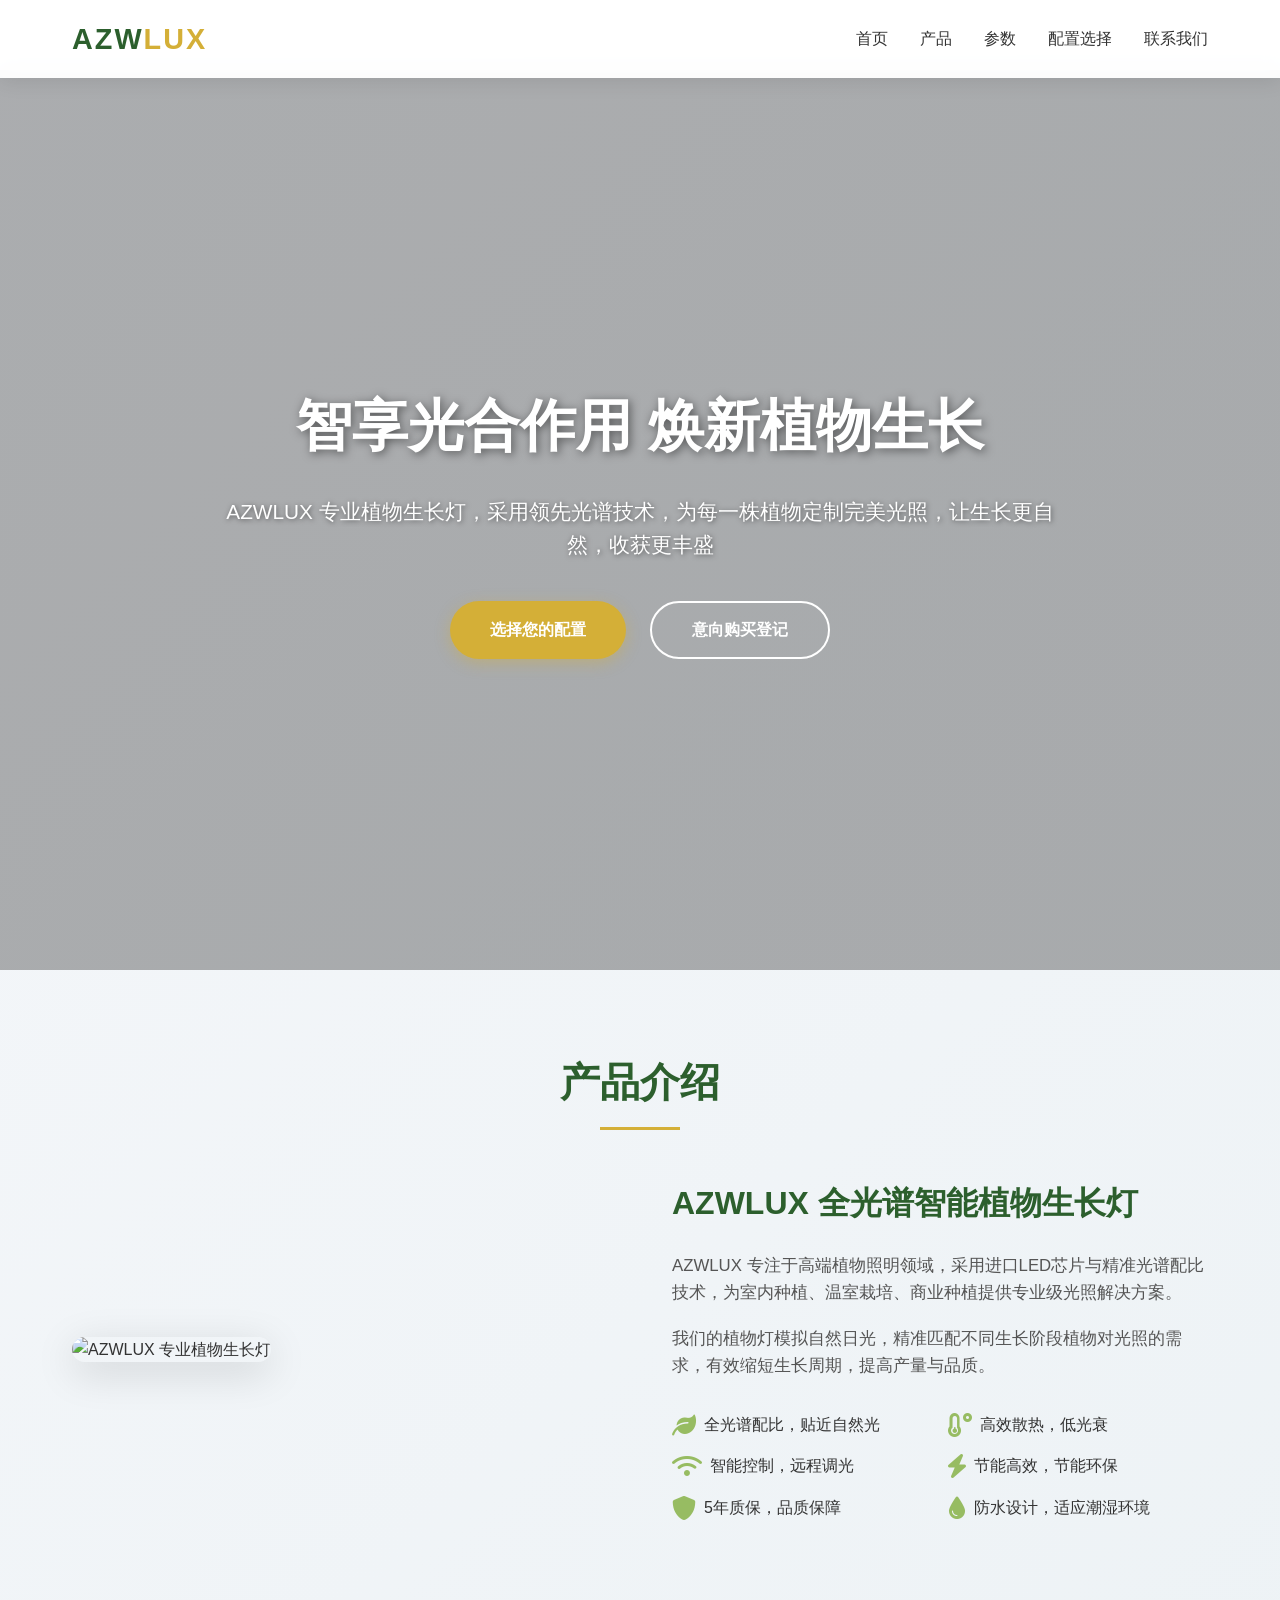
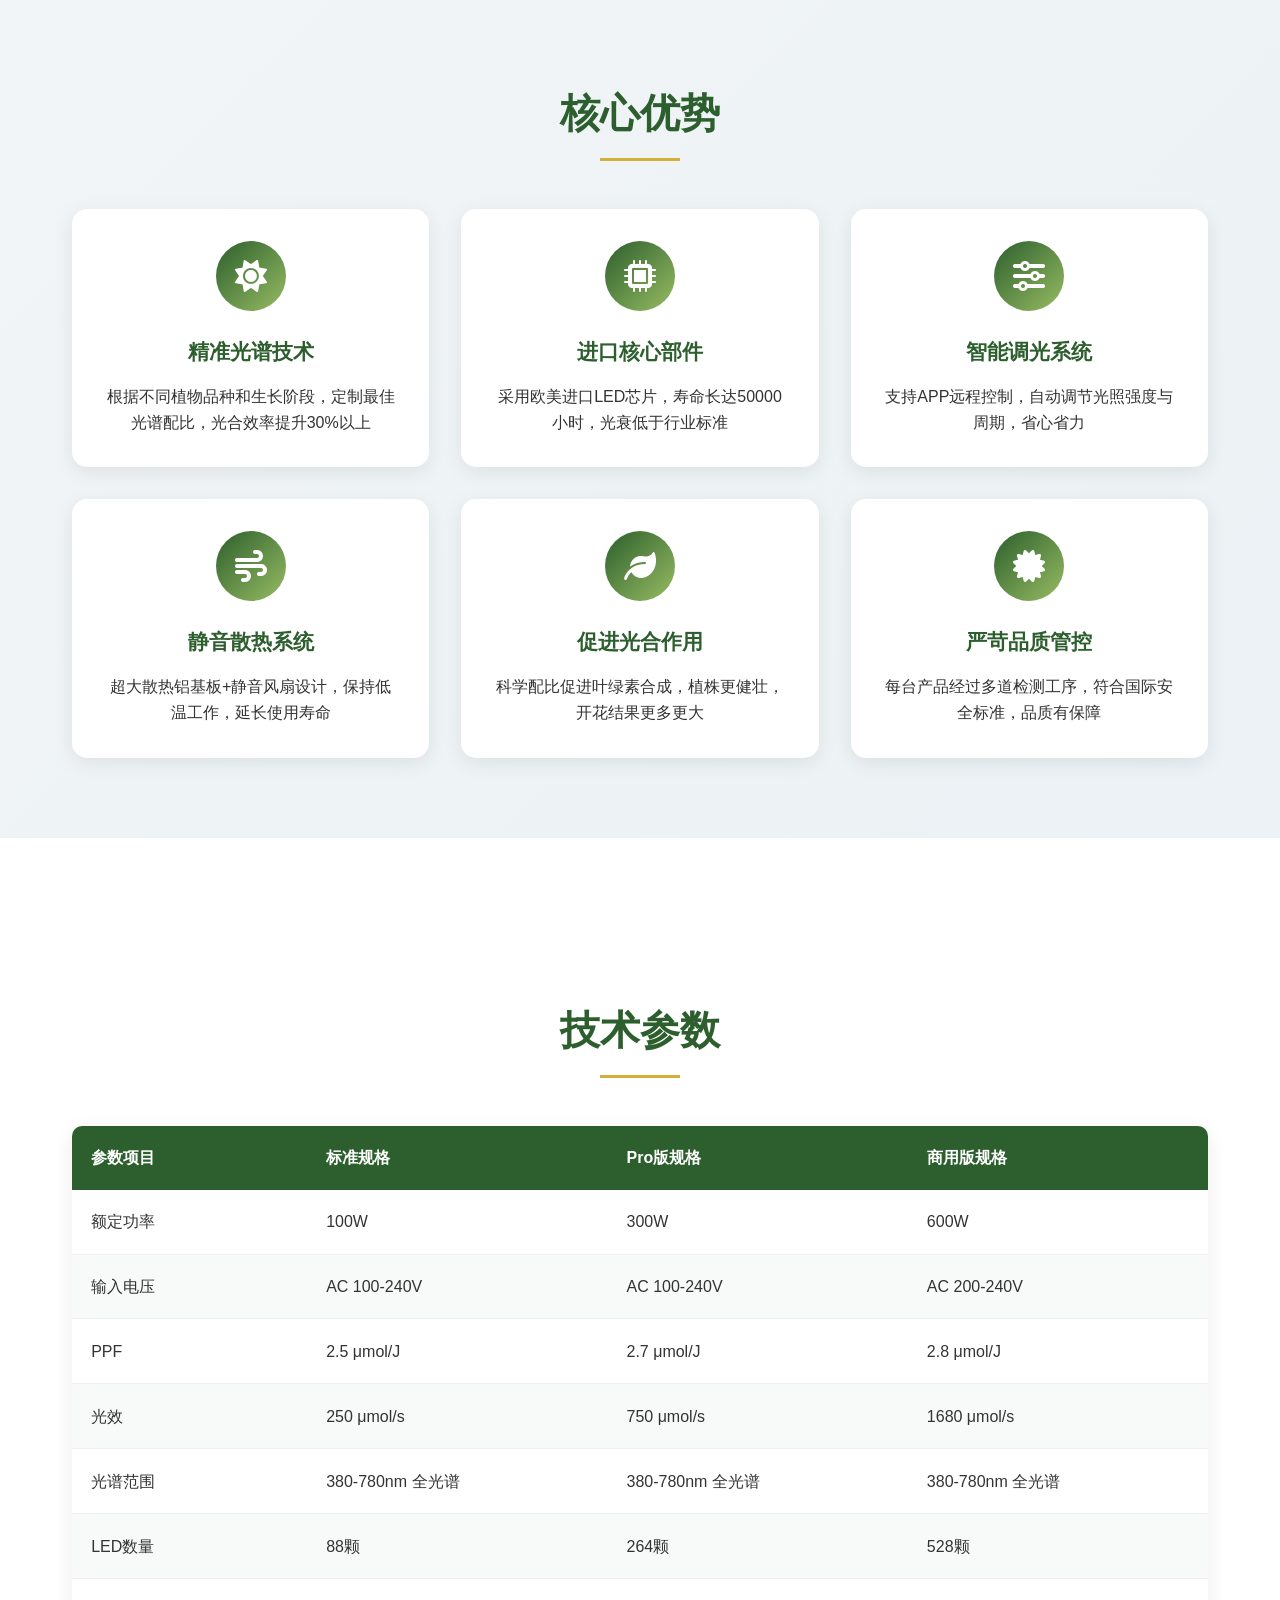
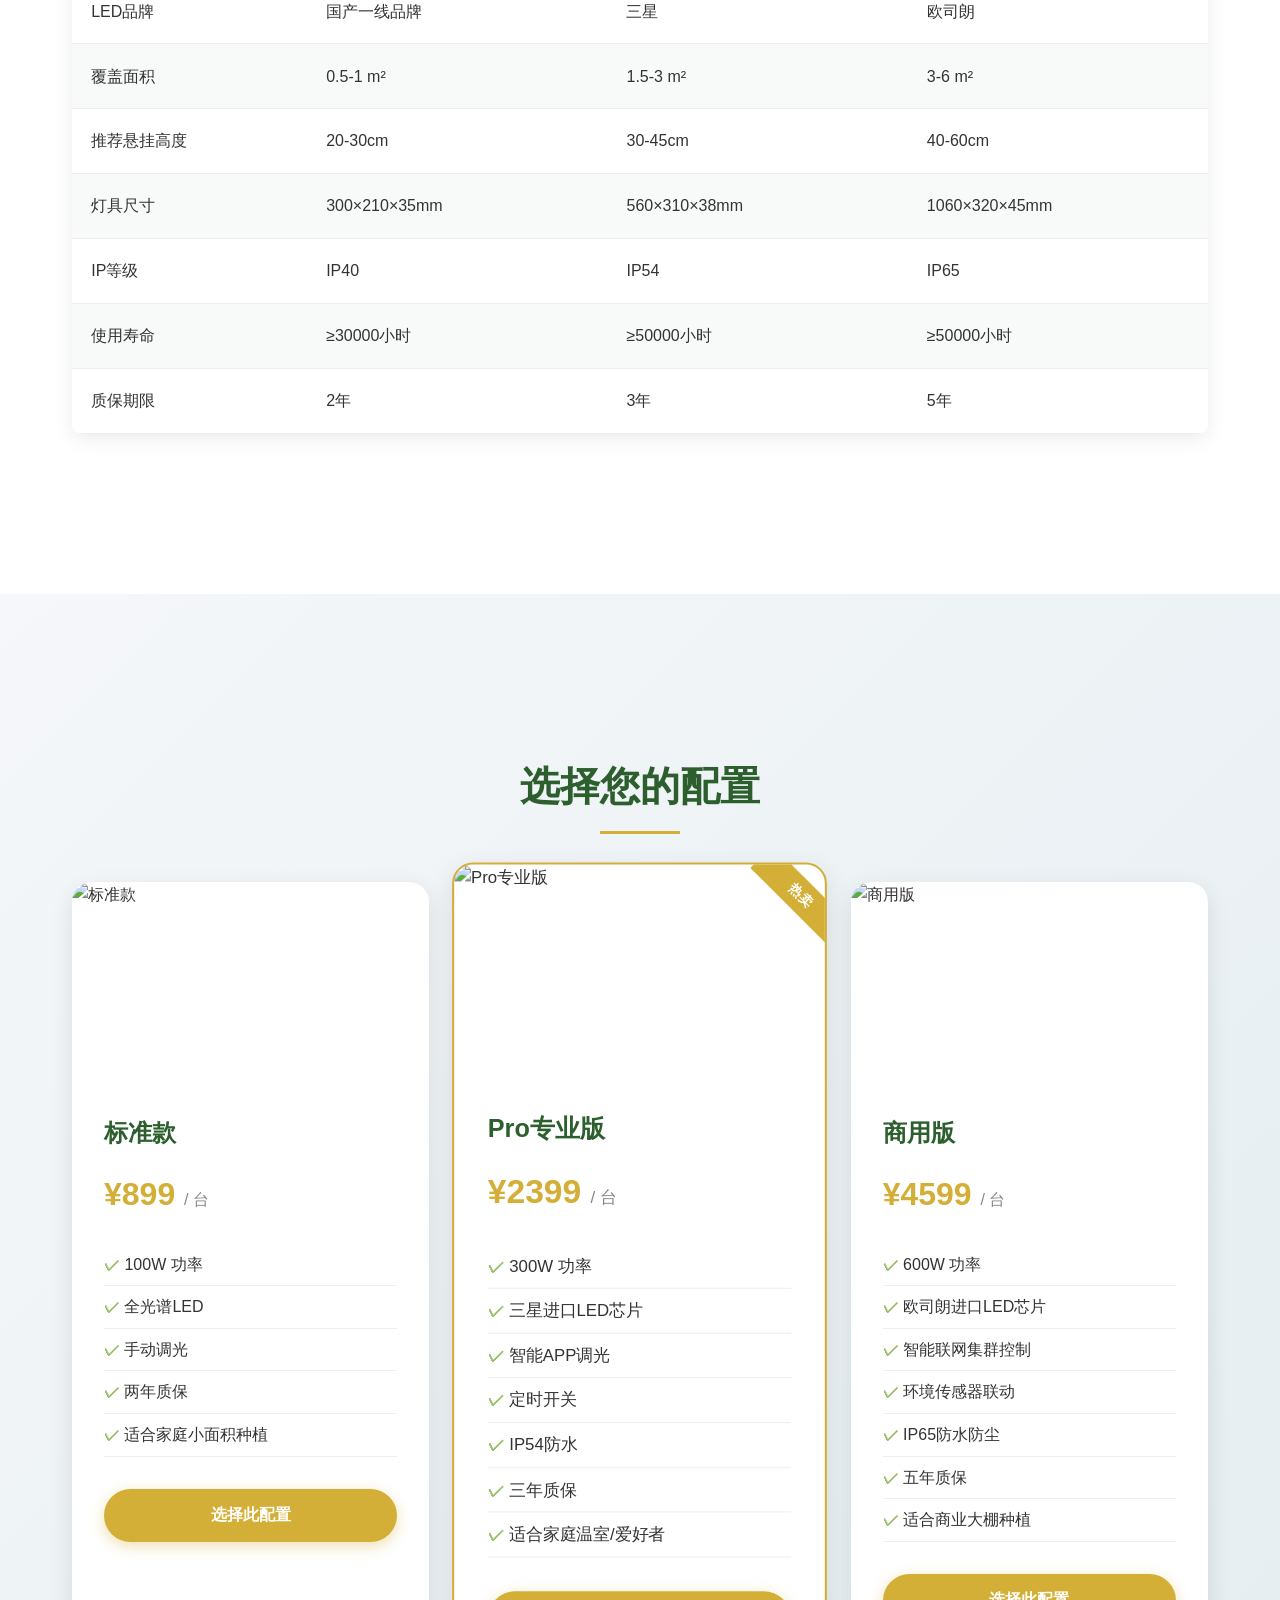
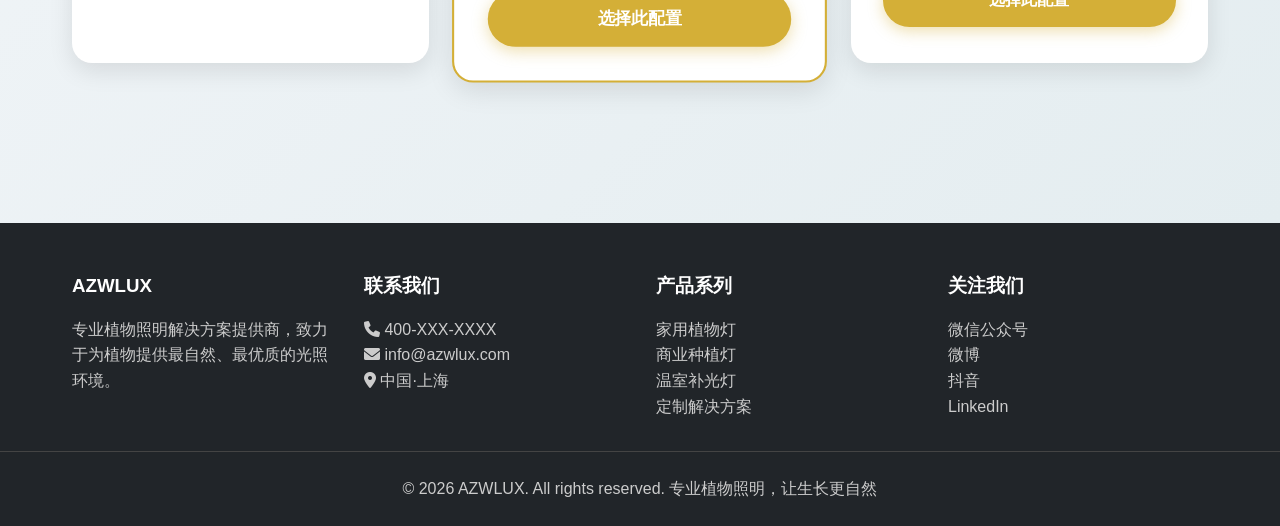
==== index.html @ 72790486 "Add files via upload" ====
<!DOCTYPE html>
<html lang="zh-CN">
<head>
    <meta charset="UTF-8">
    <meta name="viewport" content="width=device-width, initial-scale=1.0">
    <title>AZWLUX - 专业植物照明解决方案</title>
    <meta name="description" content="AZWLUX 专业植物生长灯，为您的植物提供最适合的光照，促进健康生长，提高产量品质。">
    <link rel="stylesheet" href="css/main.css">
    <link rel="stylesheet" href="https://cdnjs.cloudflare.com/ajax/libs/font-awesome/6.0.0/css/all.min.css">
</head>
<body>
    <!-- 导航栏 -->
    <nav class="navbar">
        <div class="navbar-container">
            <a href="#" class="logo">AZW<span>LUX</span></a>
            <ul class="nav-menu">
                <li><a href="#home" class="nav-link">首页</a></li>
                <li><a href="#product" class="nav-link">产品</a></li>
                <li><a href="#parameters" class="nav-link">参数</a></li>
                <li><a href="#config" class="nav-link">配置选择</a></li>
                <li><a href="#contact" class="nav-link">联系我们</a></li>
            </ul>
        </div>
    </nav>
    <!-- 英雄区域 -->
    <section class="hero" id="home">
        <div class="hero-content">
            <h1>智享光合作用 焕新植物生长</h1>
            <p>AZWLUX 专业植物生长灯，采用领先光谱技术，为每一株植物定制完美光照，让生长更自然，收获更丰盛</p>
            <div class="hero-buttons">
                <a href="#config" class="btn btn-primary">选择您的配置</a>
                <button class="btn btn-secondary" id="openFormBtn">意向购买登记</button>
            </div>
        </div>
    </section>
    <!-- 产品介绍 -->
    <section class="product-section" id="product">
        <div class="container">
            <h2 class="section-title">产品介绍</h2>
            <div class="product-intro">
                <div class="product-image">
                    <img src="https://picsum.photos/seed/azwlux-product/800/600.jpg" alt="AZWLUX 专业植物生长灯">
                </div>
                <div class="product-text">
                    <h2>AZWLUX 全光谱智能植物生长灯</h2>
                    <p>AZWLUX 专注于高端植物照明领域，采用进口LED芯片与精准光谱配比技术，为室内种植、温室栽培、商业种植提供专业级光照解决方案。</p>
                    <p>我们的植物灯模拟自然日光，精准匹配不同生长阶段植物对光照的需求，有效缩短生长周期，提高产量与品质。</p>
                    <div class="features">
                        <div class="feature-item">
                            <i class="fas fa-leaf"></i>
                            <span>全光谱配比，贴近自然光</span>
                        </div>
                        <div class="feature-item">
                            <i class="fas fa-temperature-low"></i>
                            <span>高效散热，低光衰</span>
                        </div>
                        <div class="feature-item">
                            <i class="fas fa-wifi"></i>
                            <span>智能控制，远程调光</span>
                        </div>
                        <div class="feature-item">
                            <i class="fas fa-bolt"></i>
                            <span>节能高效，节能环保</span>
                        </div>
                        <div class="feature-item">
                            <i class="fas fa-shield-alt"></i>
                            <span>5年质保，品质保障</span>
                        </div>
                        <div class="feature-item">
                            <i class="fas fa-tint"></i>
                            <span>防水设计，适应潮湿环境</span>
                        </div>
                    </div>
                </div>
            </div>
        </div>
    </section>
    <!-- 产品优势 -->
    <section class="advantages-section">
        <div class="container">
            <h2 class="section-title">核心优势</h2>
            <div class="advantages">
                <div class="advantage-card">
                    <div class="advantage-icon">
                        <i class="fas fa-sun"></i>
                    </div>
                    <h3>精准光谱技术</h3>
                    <p>根据不同植物品种和生长阶段，定制最佳光谱配比，光合效率提升30%以上</p>
                </div>
                <div class="advantage-card">
                    <div class="advantage-icon">
                        <i class="fas fa-microchip"></i>
                    </div>
                    <h3>进口核心部件</h3>
                    <p>采用欧美进口LED芯片，寿命长达50000小时，光衰低于行业标准</p>
                </div>
                <div class="advantage-card">
                    <div class="advantage-icon">
                        <i class="fas fa-sliders-h"></i>
                    </div>
                    <h3>智能调光系统</h3>
                    <p>支持APP远程控制，自动调节光照强度与周期，省心省力</p>
                </div>
                <div class="advantage-card">
                    <div class="advantage-icon">
                        <i class="fas fa-wind"></i>
                    </div>
                    <h3>静音散热系统</h3>
                    <p>超大散热铝基板+静音风扇设计，保持低温工作，延长使用寿命</p>
                </div>
                <div class="advantage-card">
                    <div class="advantage-icon">
                        <i class="fas fa-leaf"></i>
                    </div>
                    <h3>促进光合作用</h3>
                    <p>科学配比促进叶绿素合成，植株更健壮，开花结果更多更大</p>
                </div>
                <div class="advantage-card">
                    <div class="advantage-icon">
                        <i class="fas fa-certificate"></i>
                    </div>
                    <h3>严苛品质管控</h3>
                    <p>每台产品经过多道检测工序，符合国际安全标准，品质有保障</p>
                </div>
            </div>
        </div>
    </section>
    <!-- 参数介绍 -->
    <section class="parameters-section" id="parameters">
        <div class="container">
            <h2 class="section-title">技术参数</h2>
            <table class="parameters-table">
                <thead>
                    <tr>
                        <th>参数项目</th>
                        <th>标准规格</th>
                        <th>Pro版规格</th>
                        <th>商用版规格</th>
                    </tr>
                </thead>
                <tbody>
                    <tr>
                        <td>额定功率</td>
                        <td>100W</td>
                        <td>300W</td>
                        <td>600W</td>
                    </tr>
                    <tr>
                        <td>输入电压</td>
                        <td>AC 100-240V</td>
                        <td>AC 100-240V</td>
                        <td>AC 200-240V</td>
                    </tr>
                    <tr>
                        <td>PPF</td>
                        <td>2.5 μmol/J</td>
                        <td>2.7 μmol/J</td>
                        <td>2.8 μmol/J</td>
                    </tr>
                    <tr>
                        <td>光效</td>
                        <td>250 μmol/s</td>
                        <td>750 μmol/s</td>
                        <td>1680 μmol/s</td>
                    </tr>
                    <tr>
                        <td>光谱范围</td>
                        <td>380-780nm 全光谱</td>
                        <td>380-780nm 全光谱</td>
                        <td>380-780nm 全光谱</td>
                    </tr>
                    <tr>
                        <td>LED数量</td>
                        <td>88颗</td>
                        <td>264颗</td>
                        <td>528颗</td>
                    </tr>
                    <tr>
                        <td>LED品牌</td>
                        <td>国产一线品牌</td>
                        <td>三星</td>
                        <td>欧司朗</td>
                    </tr>
                    <tr>
                        <td>覆盖面积</td>
                        <td>0.5-1 m²</td>
                        <td>1.5-3 m²</td>
                        <td>3-6 m²</td>
                    </tr>
                    <tr>
                        <td>推荐悬挂高度</td>
                        <td>20-30cm</td>
                        <td>30-45cm</td>
                        <td>40-60cm</td>
                    </tr>
                    <tr>
                        <td>灯具尺寸</td>
                        <td>300×210×35mm</td>
                        <td>560×310×38mm</td>
                        <td>1060×320×45mm</td>
                    </tr>
                    <tr>
                        <td>IP等级</td>
                        <td>IP40</td>
                        <td>IP54</td>
                        <td>IP65</td>
                    </tr>
                    <tr>
                        <td>使用寿命</td>
                        <td>≥30000小时</td>
                        <td>≥50000小时</td>
                        <td>≥50000小时</td>
                    </tr>
                    <tr>
                        <td>质保期限</td>
                        <td>2年</td>
                        <td>3年</td>
                        <td>5年</td>
                    </tr>
                </tbody>
            </table>
        </div>
    </section>
    <!-- 配置选择 -->
    <section class="config-section" id="config">
        <div class="container">
            <h2 class="section-title">选择您的配置</h2>
            <div class="config-cards">
                <div class="config-card">
                    <div class="config-image">
                        <img src="https://picsum.photos/seed/azwlux-standard/600/400.jpg" alt="标准款">
                    </div>
                    <div class="config-content">
                        <h3>标准款</h3>
                        <div class="price">¥899 <span>/ 台</span></div>
                        <ul class="config-features">
                            <li>100W 功率</li>
                            <li>全光谱LED</li>
                            <li>手动调光</li>
                            <li>两年质保</li>
                            <li>适合家庭小面积种植</li>
                        </ul>
                        <button class="btn btn-primary" style="width: 100%;" onclick="selectConfig('标准款', 899)">选择此配置</button>
                    </div>
                </div>
                <div class="config-card popular">
                    <div class="popular-badge">热卖</div>
                    <div class="config-image">
                        <img src="https://picsum.photos/seed/azwlux-pro/600/400.jpg" alt="Pro专业版">
                    </div>
                    <div class="config-content">
                        <h3>Pro专业版</h3>
                        <div class="price">¥2399 <span>/ 台</span></div>
                        <ul class="config-features">
                            <li>300W 功率</li>
                            <li>三星进口LED芯片</li>
                            <li>智能APP调光</li>
                            <li>定时开关</li>
                            <li>IP54防水</li>
                            <li>三年质保</li>
                            <li>适合家庭温室/爱好者</li>
                        </ul>
                        <button class="btn btn-primary" style="width: 100%;" onclick="selectConfig('Pro专业版', 2399)">选择此配置</button>
                    </div>
                </div>
                <div class="config-card">
                    <div class="config-image">
                        <img src="https://picsum.photos/seed/azwlux-commercial/600/400.jpg" alt="商用版">
                    </div>
                    <div class="config-content">
                        <h3>商用版</h3>
                        <div class="price">¥4599 <span>/ 台</span></div>
                        <ul class="config-features">
                            <li>600W 功率</li>
                            <li>欧司朗进口LED芯片</li>
                            <li>智能联网集群控制</li>
                            <li>环境传感器联动</li>
                            <li>IP65防水防尘</li>
                            <li>五年质保</li>
                            <li>适合商业大棚种植</li>
                        </ul>
                        <button class="btn btn-primary" style="width: 100%;" onclick="selectConfig('商用版', 4599)">选择此配置</button>
                    </div>
                </div>
            </div>
        </div>
    </section>
    <!-- 意向购买登记模态框 -->
    <div id="purchaseModal" class="modal">
        <div class="modal-content">
            <div class="modal-header">
                <h2>意向购买登记</h2>
                <span class="close-modal" id="closeModal">&times;</span>
            </div>
            <div class="modal-body">
                <form id="purchaseForm">
                    <div class="form-group">
                        <label for="name">姓名 *</label>
                        <input type="text" id="name" name="name" required placeholder="请输入您的姓名">
                    </div>
                    <div class="form-group">
                        <label for="phone">联系电话 *</label>
                        <input type="tel" id="phone" name="phone" required placeholder="请输入您的手机号码">
                    </div>
                    <div class="form-group">
                        <label for="email">电子邮箱</label>
                        <input type="email" id="email" name="email" placeholder="请输入您的电子邮箱">
                    </div>
                    <div class="form-group">
                        <label for="config">意向配置 *</label>
                        <select id="config" name="config" required>
                            <option value="">请选择配置</option>
                            <option value="标准款">标准款 (100W)</option>
                            <option value="Pro专业版">Pro专业版 (300W)</option>
                            <option value="商用版">商用版 (600W)</option>
                            <option value="定制方案">定制方案</option>
                        </select>
                    </div>
                    <div class="form-group">
                        <label for="plantType">种植植物类型</label>
                        <select id="plantType" name="plantType">
                            <option value="">请选择植物类型</option>
                            <option value="蔬菜">蔬菜</option>
                            <option value="花卉">花卉</option>
                            <option value="多肉">多肉</option>
                            <option value="水果">水果</option>
                            <option value="药用植物">药用植物</option>
                            <option value="其他">其他</option>
                        </select>
                    </div>
                    <div class="form-group">
                        <label for="area">种植面积（平方米）</label>
                        <input type="number" id="area" name="area" placeholder="请输入种植面积">
                    </div>
                    <div class="form-group">
                        <label for="message">备注信息</label>
                        <textarea id="message" name="message" rows="4" placeholder="请输入您的其他需求或疑问"></textarea>
                    </div>
                    <button type="submit" class="btn btn-primary" style="width: 100%;">提交登记</button>
                </form>
                <div id="formSuccess" style="display: none; text-align: center; padding: 2rem;">
                    <i class="fas fa-check-circle" style="font-size: 4rem; color: #2c5f2d; margin-bottom: 1rem;"></i>
                    <h3>提交成功！</h3>
                    <p>我们的销售顾问会尽快与您联系，感谢您的咨询。</p>
                </div>
            </div>
        </div>
    </div>
    <!-- 页脚 -->
    <footer id="contact">
        <div class="footer-content">
            <div class="footer-section">
                <h3>AZWLUX</h3>
                <p>专业植物照明解决方案提供商，致力于为植物提供最自然、最优质的光照环境。</p>
            </div>
            <div class="footer-section">
                <h3>联系我们</h3>
                <p><i class="fas fa-phone"></i> 400-XXX-XXXX</p>
                <p><i class="fas fa-envelope"></i> info@azwlux.com</p>
                <p><i class="fas fa-map-marker-alt"></i> 中国·上海</p>
            </div>
            <div class="footer-section">
                <h3>产品系列</h3>
                <p>家用植物灯</p>
                <p>商业种植灯</p>
                <p>温室补光灯</p>
                <p>定制解决方案</p>
            </div>
            <div class="footer-section">
                <h3>关注我们</h3>
                <p>微信公众号</p>
                <p>微博</p>
                <p>抖音</p>
                <p>LinkedIn</p>
            </div>
        </div>
        <div class="footer-bottom">
            <p>&copy; 2026 AZWLUX. All rights reserved. 专业植物照明，让生长更自然</p>
        </div>
    </footer>
    <script src="js/main.js"></script>
</body>
</html>
---- css/main.css ----
/* AZWLUX 植物灯品牌官网 - 主样式文件 */
/* 奢华高端亲近自然风格 */
:root {
    --primary-color: #2c5f2d;
    --secondary-color: #97bc62;
    --accent-color: #d4af37;
    --light-color: #f8f9fa;
    --dark-color: #212529;
    --text-color: #333333;
    --bg-gradient: linear-gradient(135deg, #f5f7fa 0%, #e4edf0 100%);
}
* {
    margin: 0;
    padding: 0;
    box-sizing: border-box;
}
body {
    font-family: 'Segoe UI', Tahoma, Geneva, Verdana, sans-serif;
    color: var(--text-color);
    background: var(--bg-gradient);
    line-height: 1.6;
    overflow-x: hidden;
}
/* 导航栏样式 */
.navbar {
    background: rgba(255, 255, 255, 0.95);
    backdrop-filter: blur(10px);
    box-shadow: 0 2px 20px rgba(0, 0, 0, 0.1);
    position: fixed;
    width: 100%;
    top: 0;
    z-index: 1000;
    padding: 1rem 0;
}
.navbar-container {
    max-width: 1200px;
    margin: 0 auto;
    padding: 0 2rem;
    display: flex;
    justify-content: space-between;
    align-items: center;
}
.logo {
    font-size: 1.8rem;
    font-weight: 700;
    color: var(--primary-color);
    text-decoration: none;
    letter-spacing: 2px;
}
.logo span {
    color: var(--accent-color);
}
.nav-menu {
    display: flex;
    list-style: none;
    gap: 2rem;
}
.nav-link {
    text-decoration: none;
    color: var(--text-color);
    font-weight: 500;
    transition: color 0.3s ease;
    position: relative;
}
.nav-link:hover {
    color: var(--primary-color);
}
.nav-link::after {
    content: '';
    position: absolute;
    bottom: -5px;
    left: 0;
    width: 0;
    height: 2px;
    background: var(--accent-color);
    transition: width 0.3s ease;
}
.nav-link:hover::after {
    width: 100%;
}
/* 英雄区域 */
.hero {
    margin-top: 70px;
    min-height: 100vh;
    background: linear-gradient(rgba(0, 0, 0, 0.3), rgba(0, 0, 0, 0.3)), url('https://picsum.photos/seed/azwlux-hero/1920/1080.jpg');
    background-size: cover;
    background-position: center;
    display: flex;
    align-items: center;
    justify-content: center;
    text-align: center;
    color: white;
}
.hero-content {
    max-width: 900px;
    padding: 0 2rem;
}
.hero h1 {
    font-size: 3.5rem;
    margin-bottom: 1.5rem;
    text-shadow: 2px 2px 10px rgba(0, 0, 0, 0.5);
    animation: fadeInUp 1s ease;
}
.hero p {
    font-size: 1.3rem;
    margin-bottom: 2.5rem;
    text-shadow: 1px 1px 5px rgba(0, 0, 0, 0.5);
    animation: fadeInUp 1s ease 0.2s backwards;
}
.hero-buttons {
    display: flex;
    gap: 1.5rem;
    justify-content: center;
    flex-wrap: wrap;
    animation: fadeInUp 1s ease 0.4s backwards;
}
/* 按钮样式 */
.btn {
    display: inline-block;
    padding: 1rem 2.5rem;
    border-radius: 50px;
    text-decoration: none;
    font-weight: 600;
    transition: all 0.3s ease;
    border: none;
    cursor: pointer;
    font-size: 1rem;
}
.btn-primary {
    background: var(--accent-color);
    color: white;
    box-shadow: 0 4px 15px rgba(212, 175, 55, 0.4);
}
.btn-primary:hover {
    transform: translateY(-3px);
    box-shadow: 0 6px 20px rgba(212, 175, 55, 0.6);
}
.btn-secondary {
    background: transparent;
    color: white;
    border: 2px solid white;
}
.btn-secondary:hover {
    background: white;
    color: var(--primary-color);
    transform: translateY(-3px);
}
/* 产品介绍区域 */
.container {
    max-width: 1200px;
    margin: 0 auto;
    padding: 5rem 2rem;
}
.section-title {
    text-align: center;
    font-size: 2.5rem;
    color: var(--primary-color);
    margin-bottom: 3rem;
    position: relative;
    padding-bottom: 1rem;
}
.section-title::after {
    content: '';
    position: absolute;
    bottom: 0;
    left: 50%;
    transform: translateX(-50%);
    width: 80px;
    height: 3px;
    background: var(--accent-color);
}
.product-intro {
    display: grid;
    grid-template-columns: 1fr 1fr;
    gap: 4rem;
    align-items: center;
}
.product-image img {
    width: 100%;
    border-radius: 20px;
    box-shadow: 0 10px 40px rgba(0, 0, 0, 0.15);
    transition: transform 0.3s ease;
}
.product-image img:hover {
    transform: scale(1.02);
}
.product-text h2 {
    font-size: 2rem;
    color: var(--primary-color);
    margin-bottom: 1.5rem;
}
.product-text p {
    margin-bottom: 1.2rem;
    font-size: 1.05rem;
    color: #555;
}
.features {
    margin-top: 2rem;
    display: grid;
    grid-template-columns: 1fr 1fr;
    gap: 1rem;
}
.feature-item {
    display: flex;
    align-items: center;
    gap: 0.5rem;
}
.feature-item i {
    color: var(--secondary-color);
    font-size: 1.5rem;
}
/* 参数表格 */
.parameters-section {
    background: white;
    padding: 5rem 0;
}
.parameters-table {
    width: 100%;
    border-collapse: collapse;
    box-shadow: 0 5px 20px rgba(0, 0, 0, 0.08);
    border-radius: 10px;
    overflow: hidden;
}
.parameters-table th {
    background: var(--primary-color);
    color: white;
    padding: 1.2rem;
    text-align: left;
    font-weight: 600;
}
.parameters-table td {
    padding: 1.2rem;
    border-bottom: 1px solid #eee;
}
.parameters-table tr:nth-child(even) {
    background: #f8fafa;
}
.parameters-table tr:hover {
    background: #f0f7f0;
}
/* 优势展示 */
.advantages {
    display: grid;
    grid-template-columns: repeat(auto-fit, minmax(280px, 1fr));
    gap: 2rem;
    margin-top: 3rem;
}
.advantage-card {
    background: white;
    padding: 2rem;
    border-radius: 15px;
    box-shadow: 0 5px 20px rgba(0, 0, 0, 0.08);
    text-align: center;
    transition: transform 0.3s ease, box-shadow 0.3s ease;
}
.advantage-card:hover {
    transform: translateY(-10px);
    box-shadow: 0 15px 30px rgba(0, 0, 0, 0.15);
}
.advantage-icon {
    width: 70px;
    height: 70px;
    margin: 0 auto 1.5rem;
    background: linear-gradient(135deg, var(--primary-color), var(--secondary-color));
    border-radius: 50%;
    display: flex;
    align-items: center;
    justify-content: center;
    font-size: 2rem;
    color: white;
}
.advantage-card h3 {
    color: var(--primary-color);
    margin-bottom: 1rem;
    font-size: 1.3rem;
}
/* 配置选择器 */
.config-section {
    background: var(--bg-gradient);
    padding: 5rem 0;
}
.config-cards {
    display: grid;
    grid-template-columns: repeat(auto-fit, minmax(300px, 1fr));
    gap: 2rem;
}
.config-card {
    background: white;
    border-radius: 20px;
    overflow: hidden;
    box-shadow: 0 8px 25px rgba(0, 0, 0, 0.1);
    transition: transform 0.3s ease;
    position: relative;
}
.config-card:hover {
    transform: translateY(-10px);
}
.config-card.popular {
    border: 2px solid var(--accent-color);
    transform: scale(1.05);
}
.popular-badge {
    position: absolute;
    top: 15px;
    right: -30px;
    background: var(--accent-color);
    color: white;
    padding: 5px 40px;
    transform: rotate(45deg);
    font-size: 0.8rem;
    font-weight: 600;
}
.config-image {
    height: 200px;
    overflow: hidden;
}
.config-image img {
    width: 100%;
    height: 100%;
    object-fit: cover;
}
.config-content {
    padding: 2rem;
}
.config-content h3 {
    color: var(--primary-color);
    font-size: 1.5rem;
    margin-bottom: 1rem;
}
.price {
    font-size: 2rem;
    color: var(--accent-color);
    font-weight: 700;
    margin-bottom: 1.5rem;
}
.price span {
    font-size: 1rem;
    color: #888;
    font-weight: 400;
}
.config-features {
    list-style: none;
    margin-bottom: 2rem;
}
.config-features li {
    padding: 0.5rem 0;
    border-bottom: 1px solid #eee;
}
.config-features li::before {
    content: '✓ ';
    color: var(--secondary-color);
    font-weight: bold;
}
/* 模态框表单 */
.modal {
    display: none;
    position: fixed;
    z-index: 2000;
    left: 0;
    top: 0;
    width: 100%;
    height: 100%;
    background: rgba(0, 0, 0, 0.7);
    animation: fadeIn 0.3s ease;
}
.modal-content {
    background: white;
    margin: 5% auto;
    padding: 0;
    width: 90%;
    max-width: 600px;
    border-radius: 15px;
    position: relative;
    animation: slideDown 0.3s ease;
}
.modal-header {
    padding: 1.5rem 2rem;
    background: var(--primary-color);
    color: white;
    border-radius: 15px 15px 0 0;
    display: flex;
    justify-content: space-between;
    align-items: center;
}
.close-modal {
    color: white;
    font-size: 2rem;
    font-weight: bold;
    cursor: pointer;
    transition: color 0.3s ease;
}
.close-modal:hover {
    color: var(--accent-color);
}
.modal-body {
    padding: 2rem;
}
.form-group {
    margin-bottom: 1.5rem;
}
.form-group label {
    display: block;
    margin-bottom: 0.5rem;
    font-weight: 500;
    color: var(--primary-color);
}
.form-group input,
.form-group textarea,
.form-group select {
    width: 100%;
    padding: 0.8rem 1rem;
    border: 1px solid #ddd;
    border-radius: 8px;
    font-size: 1rem;
    transition: border-color 0.3s ease;
}
.form-group input:focus,
.form-group textarea:focus,
.form-group select:focus {
    outline: none;
    border-color: var(--primary-color);
    box-shadow: 0 0 0 3px rgba(44, 95, 45, 0.1);
}
/* 页脚 */
footer {
    background: var(--dark-color);
    color: #ccc;
    padding: 3rem 0 1.5rem;
}
.footer-content {
    max-width: 1200px;
    margin: 0 auto;
    padding: 0 2rem;
    display: grid;
    grid-template-columns: repeat(auto-fit, minmax(250px, 1fr));
    gap: 2rem;
    margin-bottom: 2rem;
}
.footer-section h3 {
    color: white;
    margin-bottom: 1rem;
}
.footer-bottom {
    text-align: center;
    padding-top: 1.5rem;
    border-top: 1px solid #444;
}
/* 动画 */
@keyframes fadeInUp {
    from {
        opacity: 0;
        transform: translateY(30px);
    }
    to {
        opacity: 1;
        transform: translateY(0);
    }
}
@keyframes fadeIn {
    from { opacity: 0; }
    to { opacity: 1; }
}
@keyframes slideDown {
    from {
        opacity: 0;
        transform: translateY(-30px);
    }
    to {
        opacity: 1;
        transform: translateY(0);
    }
}
/* 响应式设计 */
@media (max-width: 768px) {
    .product-intro {
        grid-template-columns: 1fr;
        gap: 2rem;
    }
    
    .hero h1 {
        font-size: 2.5rem;
    }
    
    .nav-menu {
        gap: 1rem;
    }
    
    .features {
        grid-template-columns: 1fr;
    }
    
    .config-card.popular {
        transform: none;
    }
}
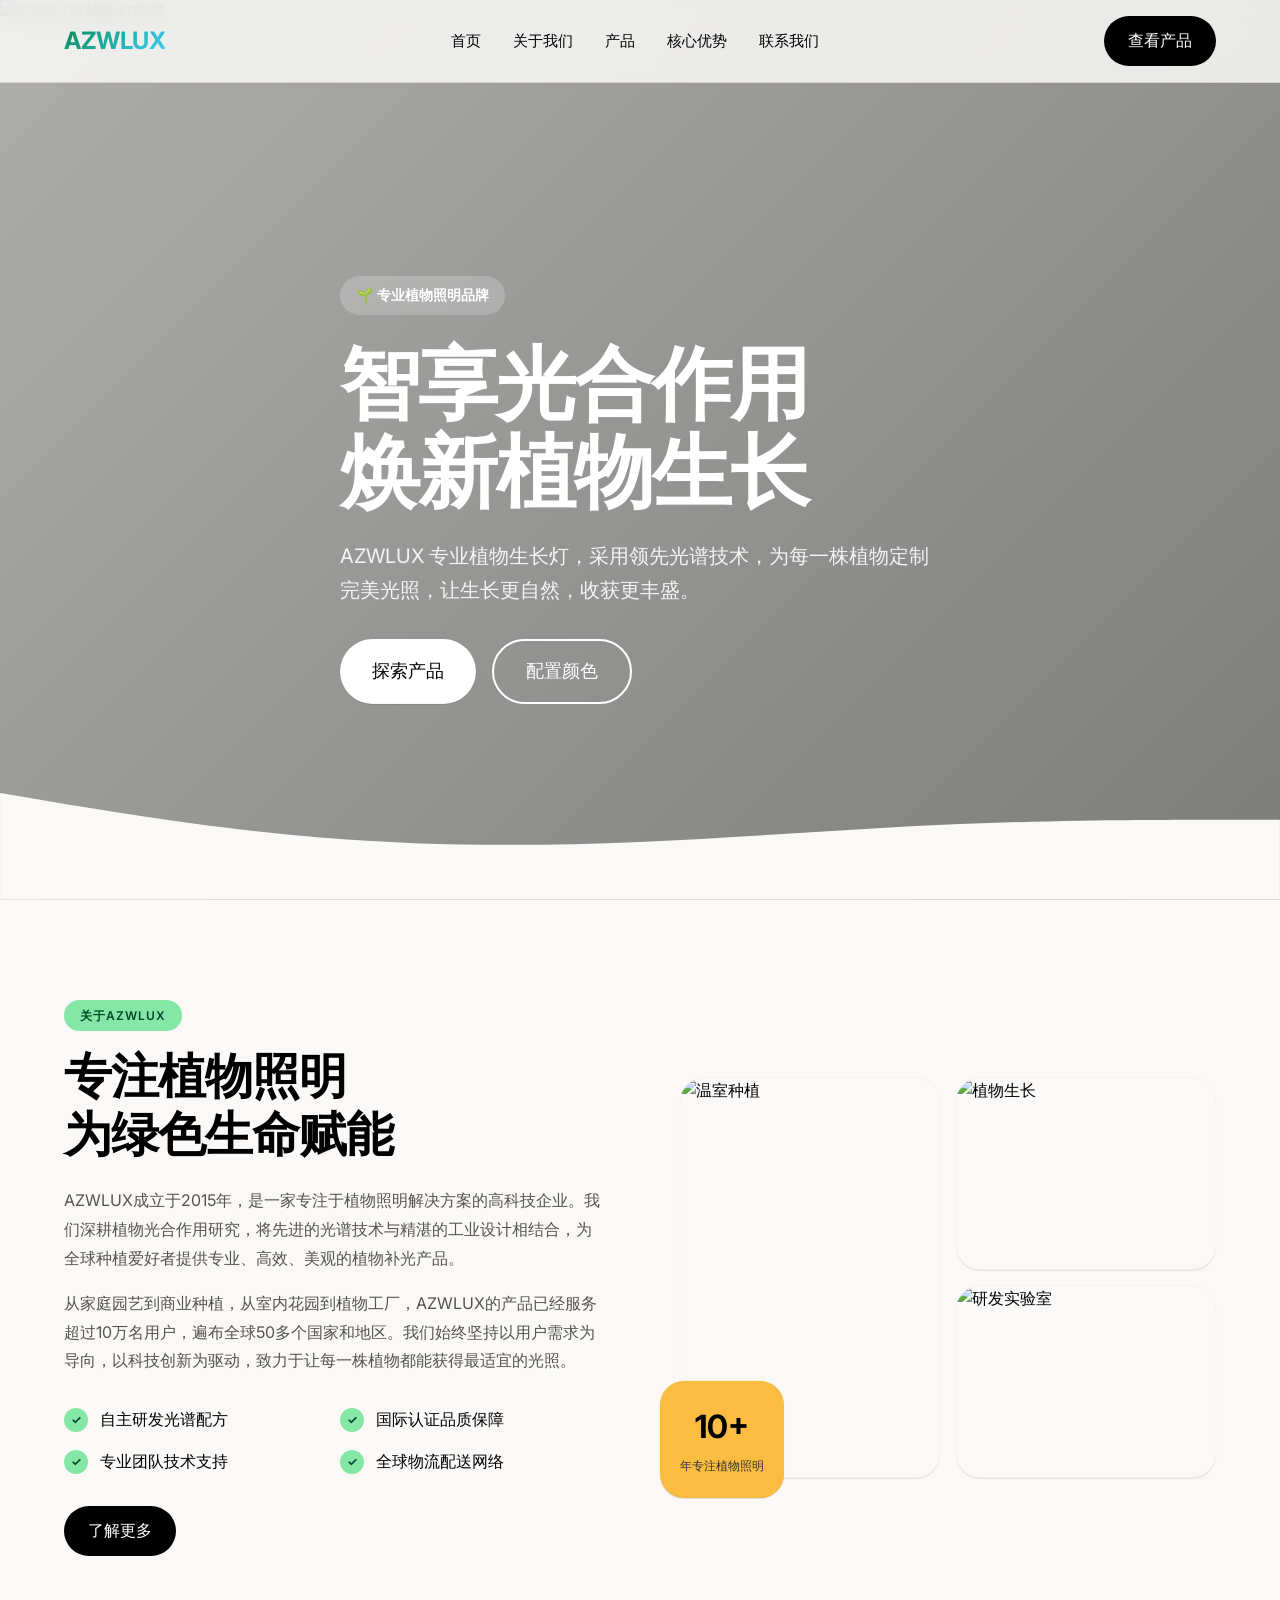
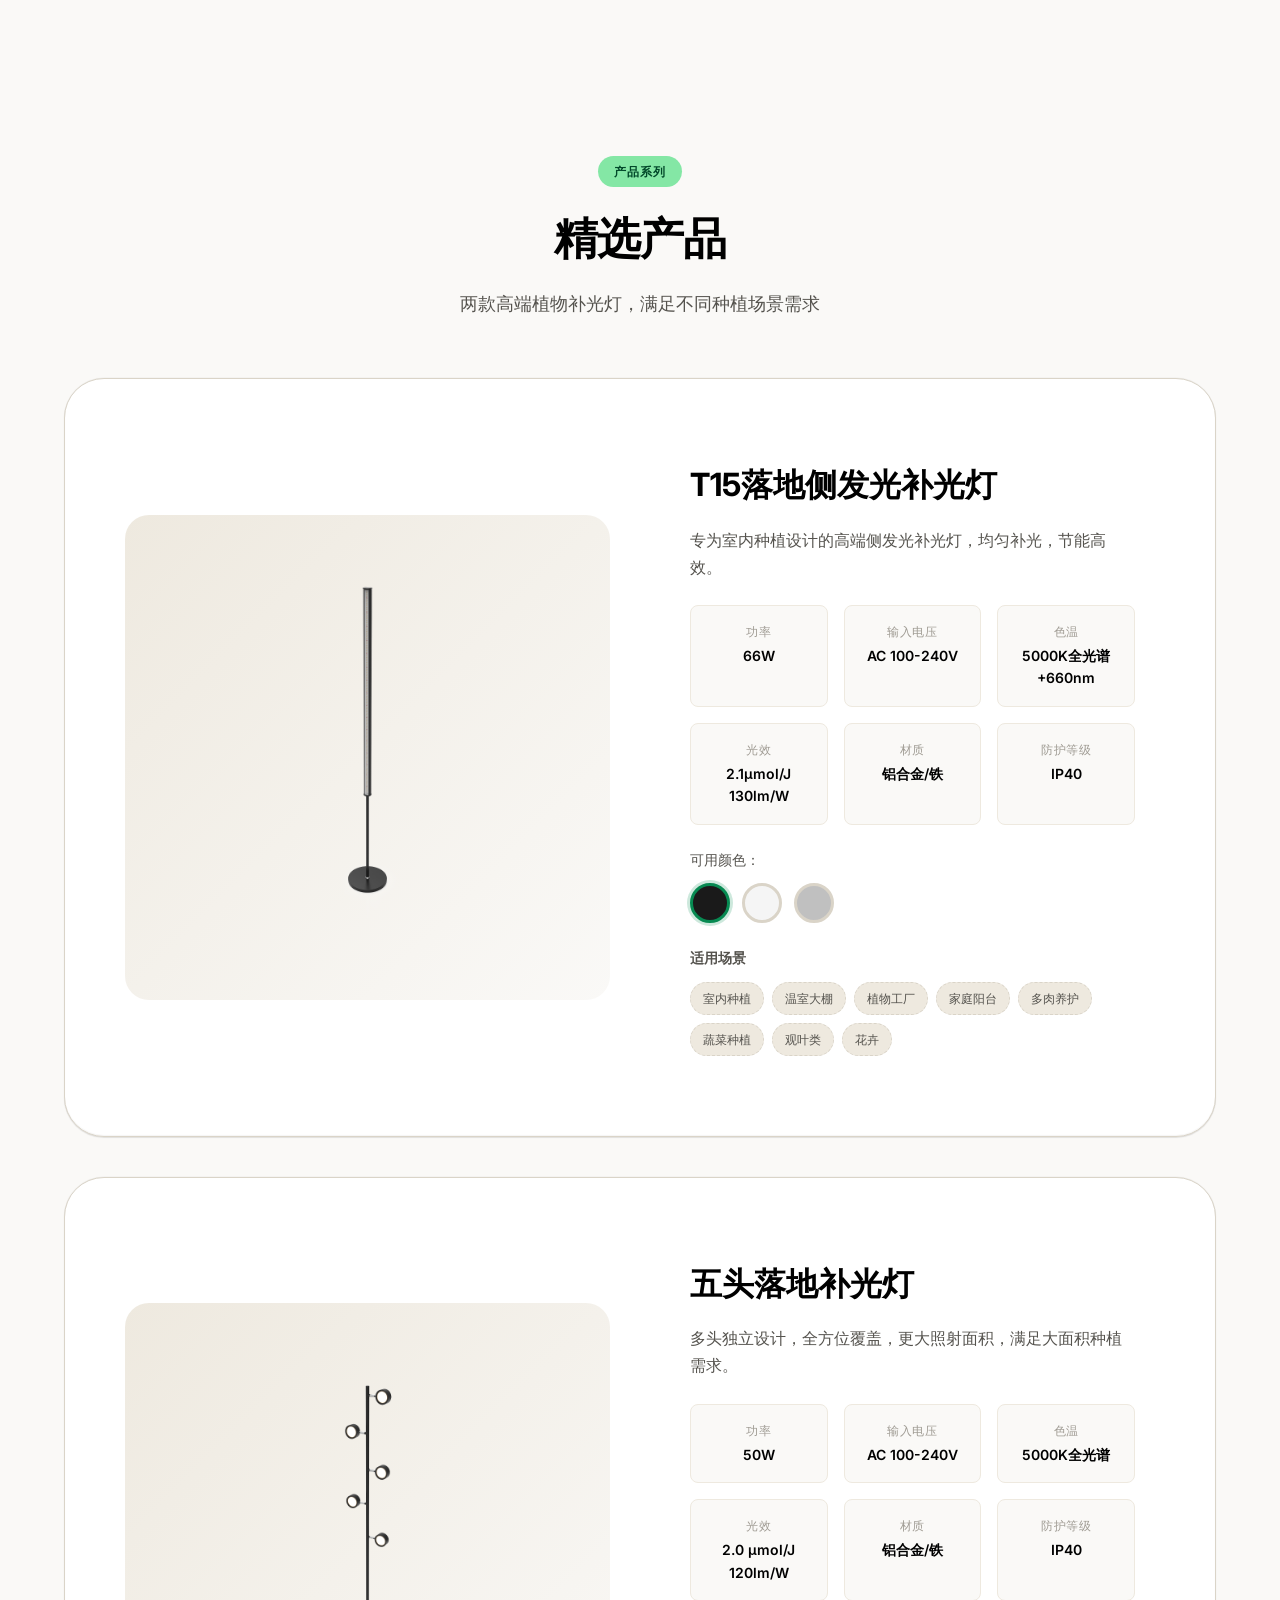
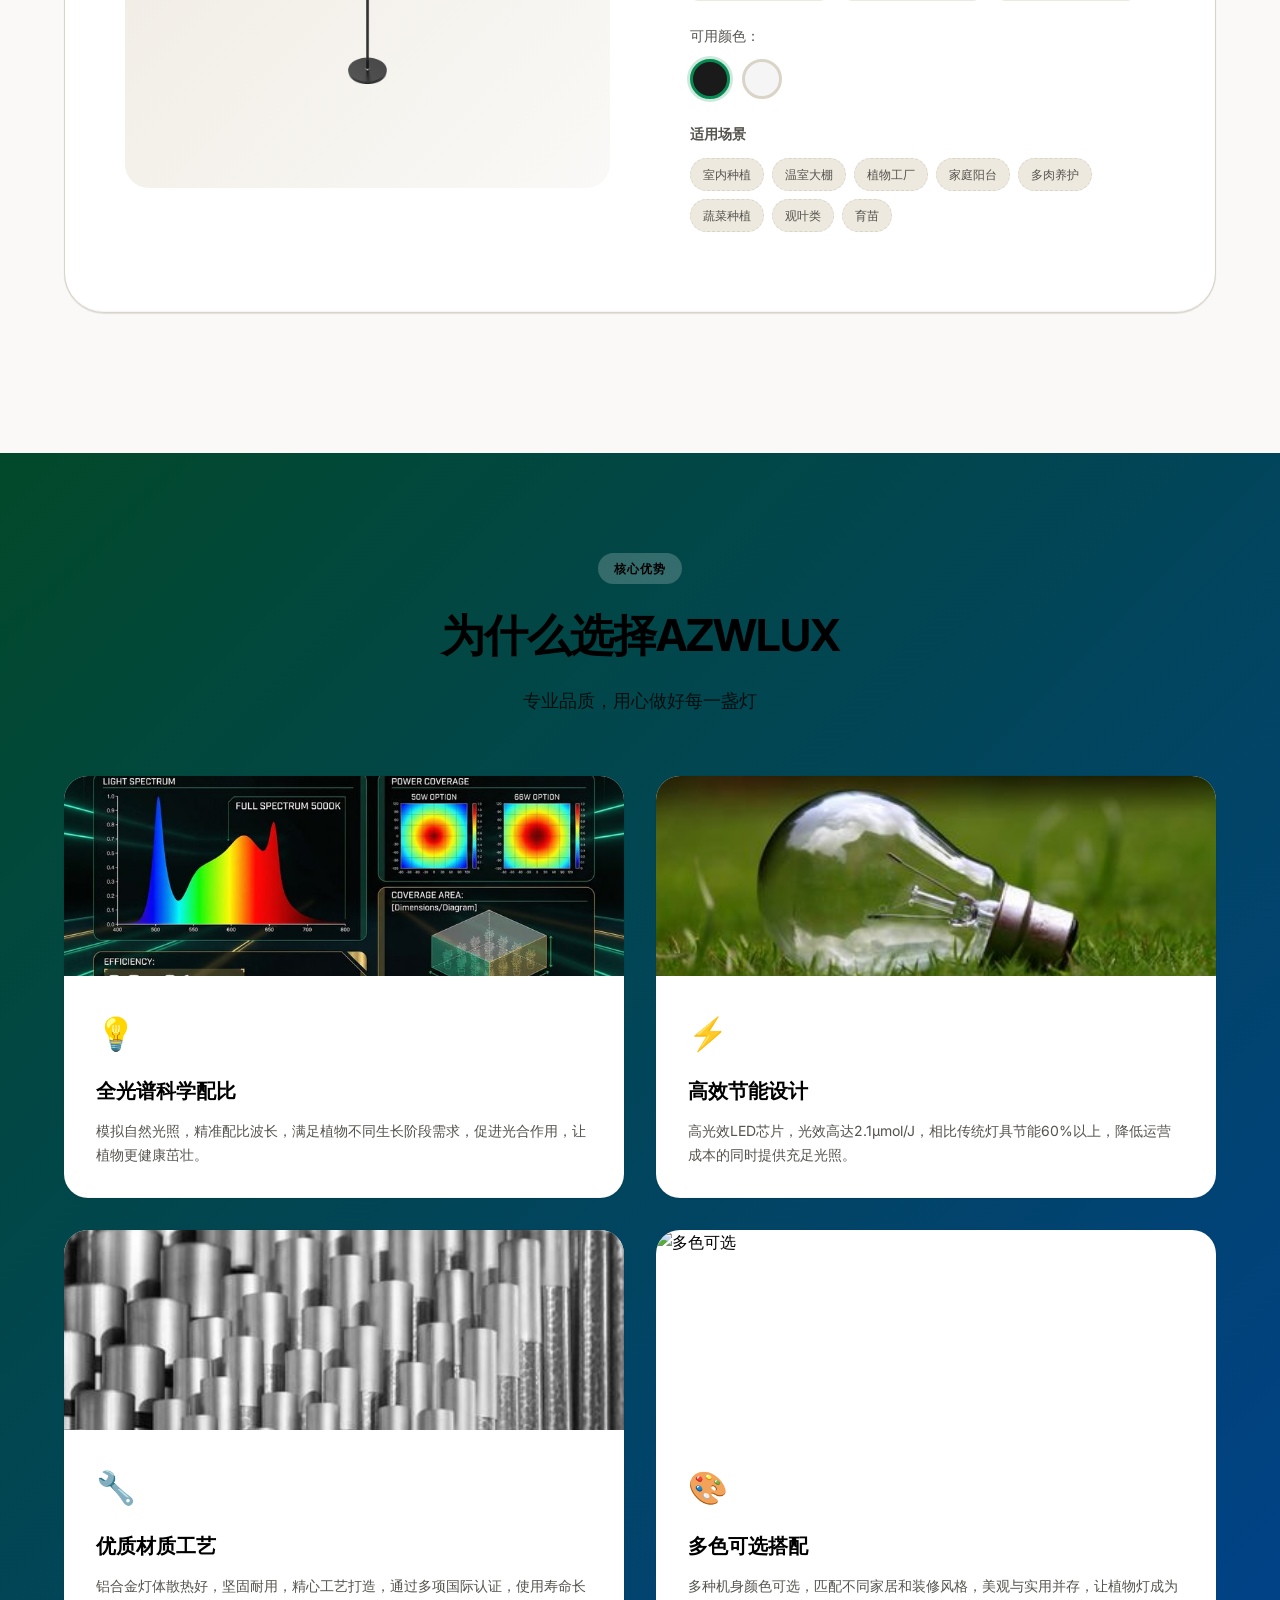
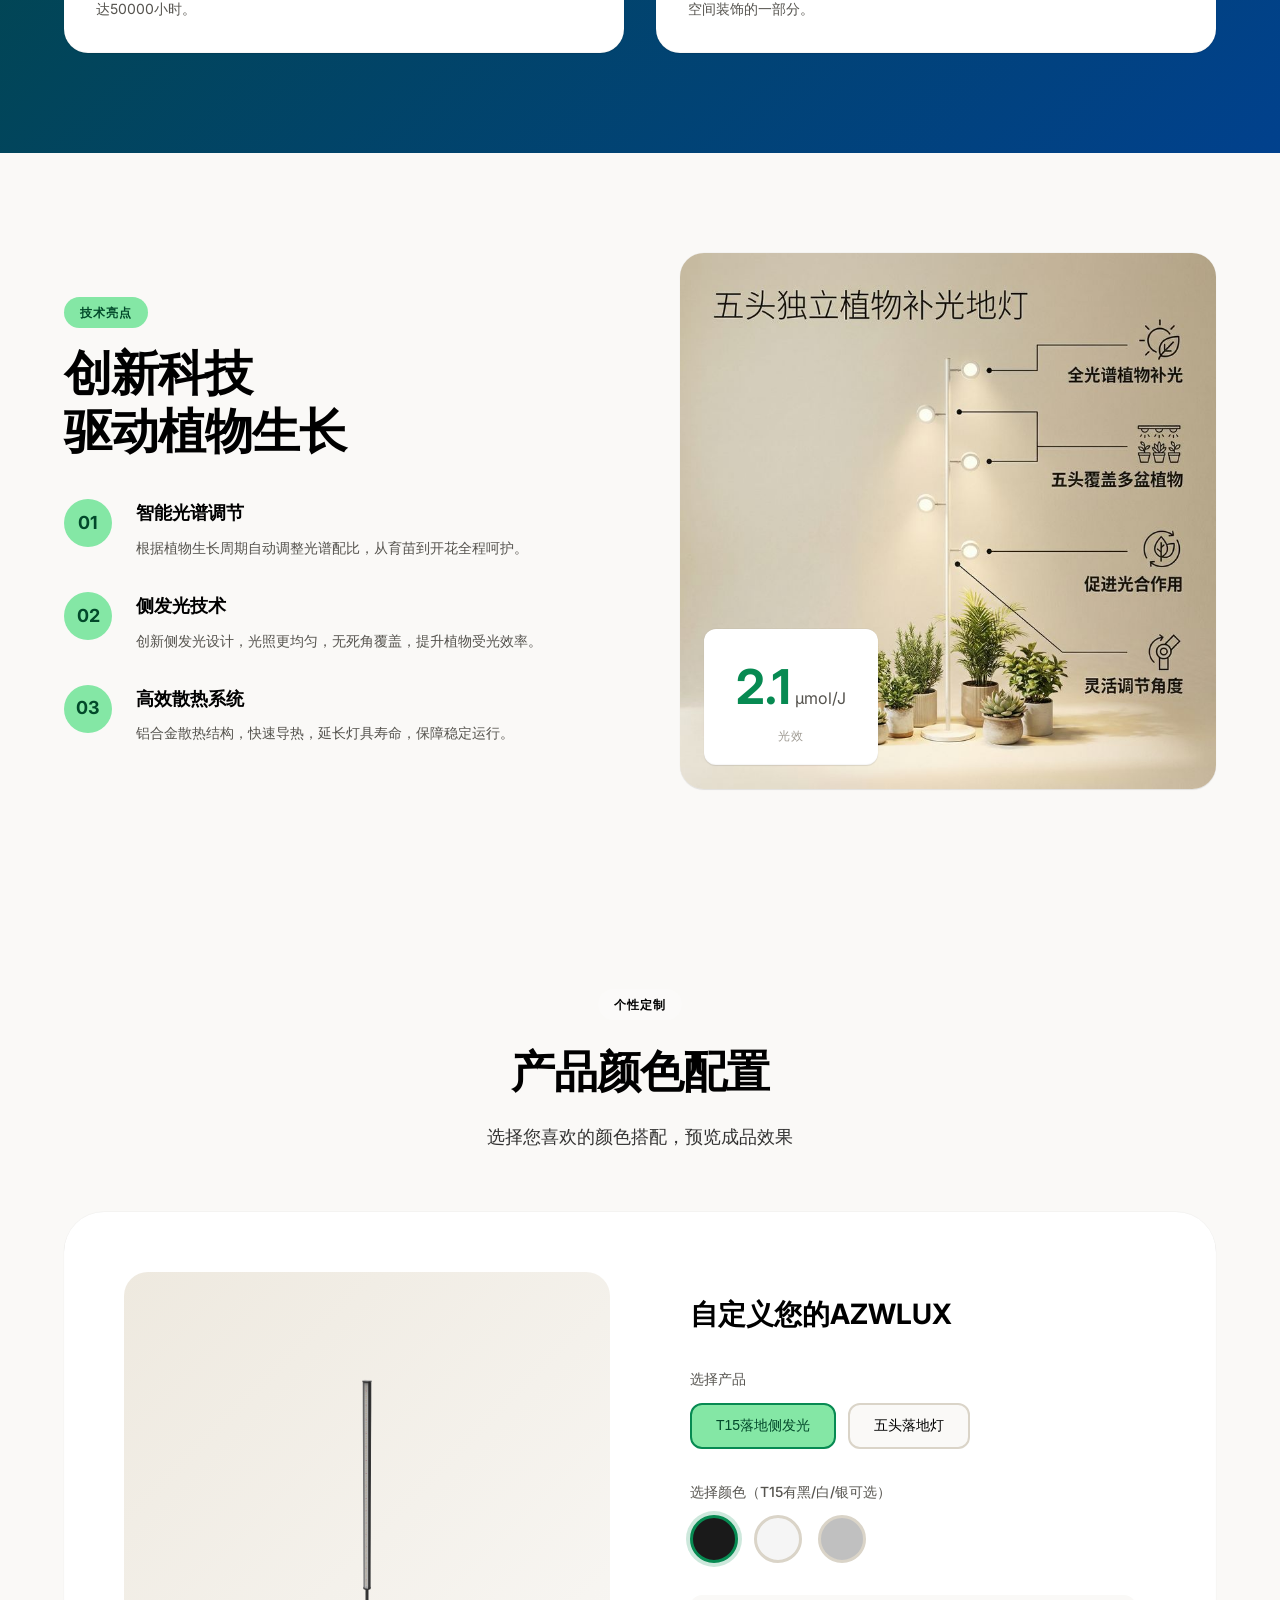
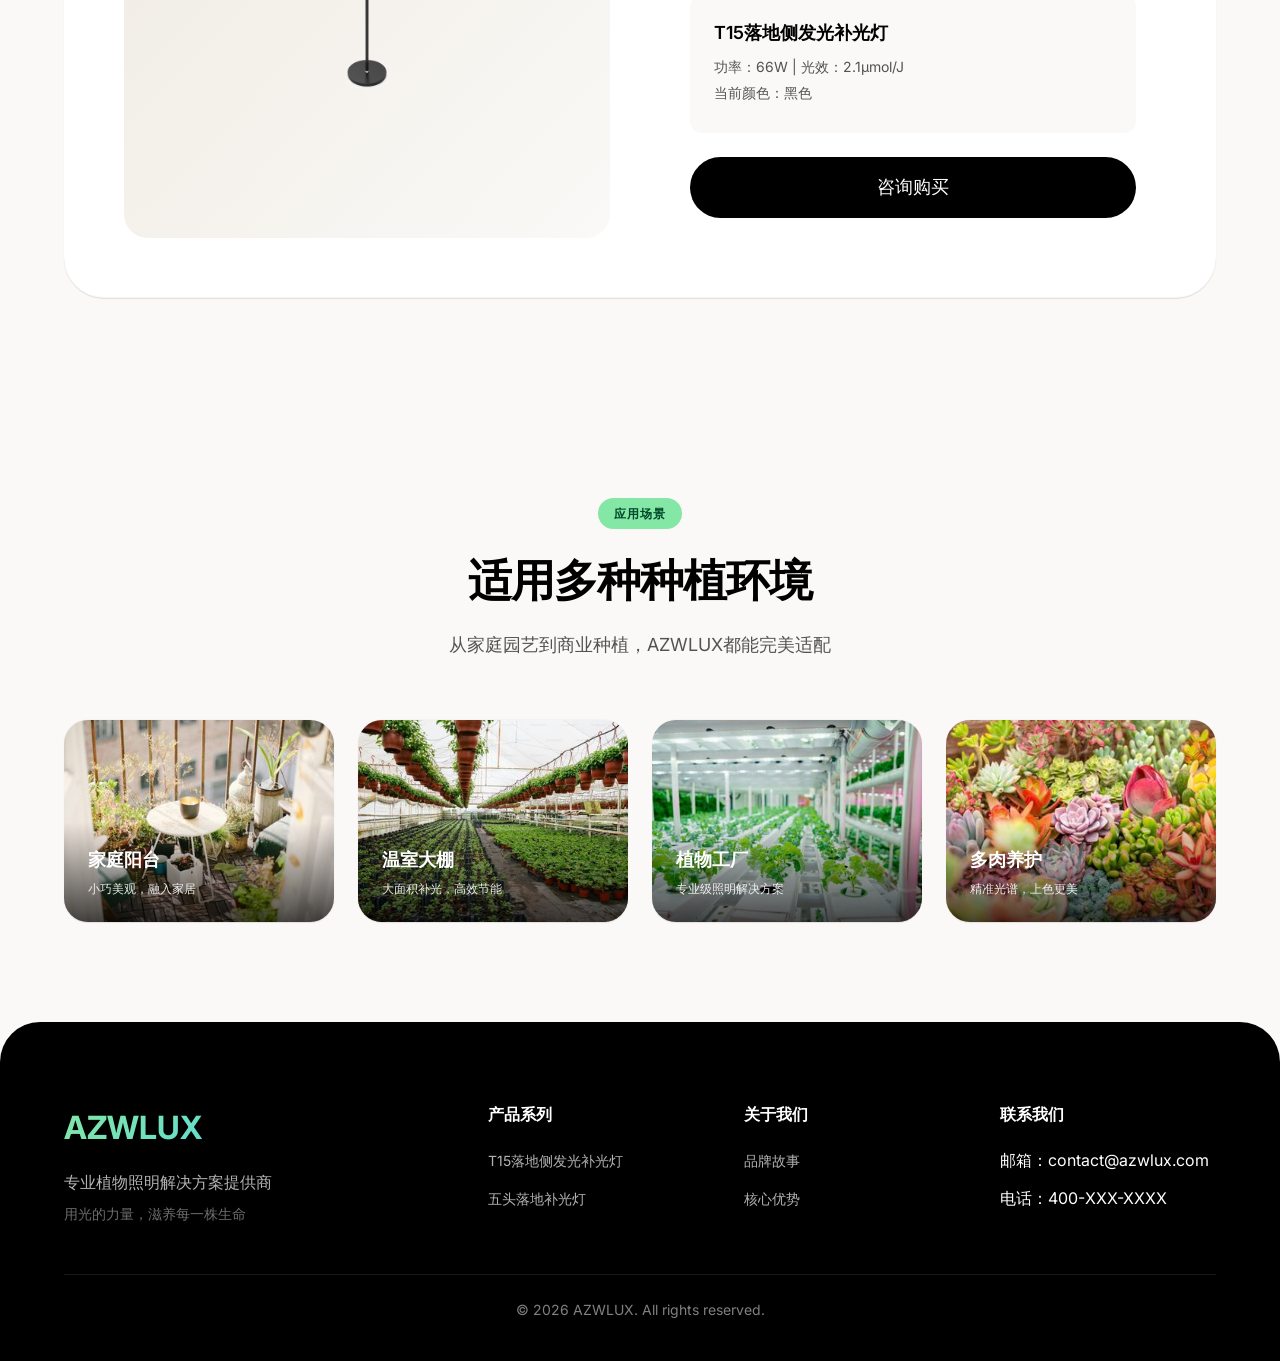
==== commit 3c2f4bb4: "Add files via upload" ====
--- a/index.html
+++ b/index.html
@@ -4,380 +4,454 @@
     <meta charset="UTF-8">
     <meta name="viewport" content="width=device-width, initial-scale=1.0">
     <title>AZWLUX - 专业植物照明解决方案</title>
-    <meta name="description" content="AZWLUX 专业植物生长灯，为您的植物提供最适合的光照，促进健康生长，提高产量品质。">
-    <link rel="stylesheet" href="css/main.css">
-    <link rel="stylesheet" href="https://cdnjs.cloudflare.com/ajax/libs/font-awesome/6.0.0/css/all.min.css">
+    <link rel="preconnect" href="https://fonts.googleapis.com">
+    <link rel="preconnect" href="https://fonts.gstatic.com" crossorigin>
+    <link href="https://fonts.googleapis.com/css2?family=Inter:wght@400;500;600;700&display=swap" rel="stylesheet">
+    <link rel="stylesheet" href="css/style.css">
 </head>
 <body>
-    <!-- 导航栏 -->
+    <!-- Navigation -->
     <nav class="navbar">
-        <div class="navbar-container">
-            <a href="#" class="logo">AZW<span>LUX</span></a>
-            <ul class="nav-menu">
-                <li><a href="#home" class="nav-link">首页</a></li>
-                <li><a href="#product" class="nav-link">产品</a></li>
-                <li><a href="#parameters" class="nav-link">参数</a></li>
-                <li><a href="#config" class="nav-link">配置选择</a></li>
-                <li><a href="#contact" class="nav-link">联系我们</a></li>
-            </ul>
+        <div class="container">
+            <div class="nav-content">
+                <div class="logo">
+                    <h2>AZWLUX</h2>
+                </div>
+                <ul class="nav-links">
+                    <li><a href="#home">首页</a></li>
+                    <li><a href="#about">关于我们</a></li>
+                    <li><a href="#products">产品</a></li>
+                    <li><a href="#advantages">核心优势</a></li>
+                    <li><a href="#contact">联系我们</a></li>
+                </ul>
+                <a href="#products" class="btn btn-primary">查看产品</a>
+            </div>
         </div>
     </nav>
-    <!-- 英雄区域 -->
-    <section class="hero" id="home">
-        <div class="hero-content">
-            <h1>智享光合作用 焕新植物生长</h1>
-            <p>AZWLUX 专业植物生长灯，采用领先光谱技术，为每一株植物定制完美光照，让生长更自然，收获更丰盛</p>
-            <div class="hero-buttons">
-                <a href="#config" class="btn btn-primary">选择您的配置</a>
-                <button class="btn btn-secondary" id="openFormBtn">意向购买登记</button>
-            </div>
-        </div>
-    </section>
-    <!-- 产品介绍 -->
-    <section class="product-section" id="product">
-        <div class="container">
-            <h2 class="section-title">产品介绍</h2>
-            <div class="product-intro">
-                <div class="product-image">
-                    <img src="https://picsum.photos/seed/azwlux-product/800/600.jpg" alt="AZWLUX 专业植物生长灯">
-                </div>
-                <div class="product-text">
-                    <h2>AZWLUX 全光谱智能植物生长灯</h2>
-                    <p>AZWLUX 专注于高端植物照明领域，采用进口LED芯片与精准光谱配比技术，为室内种植、温室栽培、商业种植提供专业级光照解决方案。</p>
-                    <p>我们的植物灯模拟自然日光，精准匹配不同生长阶段植物对光照的需求，有效缩短生长周期，提高产量与品质。</p>
-                    <div class="features">
-                        <div class="feature-item">
-                            <i class="fas fa-leaf"></i>
-                            <span>全光谱配比，贴近自然光</span>
-                        </div>
-                        <div class="feature-item">
-                            <i class="fas fa-temperature-low"></i>
-                            <span>高效散热，低光衰</span>
-                        </div>
-                        <div class="feature-item">
-                            <i class="fas fa-wifi"></i>
-                            <span>智能控制，远程调光</span>
-                        </div>
-                        <div class="feature-item">
-                            <i class="fas fa-bolt"></i>
-                            <span>节能高效，节能环保</span>
-                        </div>
-                        <div class="feature-item">
-                            <i class="fas fa-shield-alt"></i>
-                            <span>5年质保，品质保障</span>
-                        </div>
-                        <div class="feature-item">
-                            <i class="fas fa-tint"></i>
-                            <span>防水设计，适应潮湿环境</span>
-                        </div>
-                    </div>
-                </div>
-            </div>
-        </div>
-    </section>
-    <!-- 产品优势 -->
-    <section class="advantages-section">
-        <div class="container">
-            <h2 class="section-title">核心优势</h2>
-            <div class="advantages">
+    <!-- Hero Banner Section - Full Background Image with Text Overlay -->
+    <section id="home" class="hero-banner-full">
+        <div class="hero-full-bg">
+            <img src="https://picsum.photos/seed/azwlux-hero/1920/1080.jpg" alt="AZWLUX植物灯背景" class="hero-bg-image">
+            <div class="hero-bg-overlay"></div>
+        </div>
+        <div class="container">
+            <div class="hero-full-content">
+                <div class="hero-text-overlay">
+                    <span class="hero-badge">🌱 专业植物照明品牌</span>
+                    <h1 class="hero-title">智享光合作用<br>焕新植物生长</h1>
+                    <p class="hero-subtitle">AZWLUX 专业植物生长灯，采用领先光谱技术，为每一株植物定制完美光照，让生长更自然，收获更丰盛。</p>
+                    <div class="hero-buttons">
+                        <a href="#products" class="btn btn-large btn-white">探索产品</a>
+                        <a href="#configurator" class="btn btn-large btn-outline-white">配置颜色</a>
+                    </div>
+                </div>
+            </div>
+        </div>
+        <div class="hero-wave-bottom">
+            <svg viewBox="0 0 1440 120" fill="none" xmlns="http://www.w3.org/2000/svg">
+                <path d="M0 0L60 10C120 20 240 40 360 50C480 60 600 60 720 55C840 50 960 40 1080 35C1200 30 1320 30 1380 30L1440 30V120H1380C1320 120 1200 120 1080 120C960 120 840 120 720 120C600 120 480 120 360 120C240 120 120 120 60 120H0Z" fill="#faf9f7"/>
+            </svg>
+        </div>
+    </section>
+    <!-- Brand Introduction Section -->
+    <section id="about" class="brand-intro">
+        <div class="container">
+            <div class="intro-content">
+                <div class="intro-text">
+                    <span class="section-badge">关于AZWLUX</span>
+                    <h2 class="intro-title">专注植物照明<br>为绿色生命赋能</h2>
+                    <p class="intro-description">
+                        AZWLUX成立于2015年，是一家专注于植物照明解决方案的高科技企业。我们深耕植物光合作用研究，将先进的光谱技术与精湛的工业设计相结合，为全球种植爱好者提供专业、高效、美观的植物补光产品。
+                    </p>
+                    <p class="intro-description">
+                        从家庭园艺到商业种植，从室内花园到植物工厂，AZWLUX的产品已经服务超过10万名用户，遍布全球50多个国家和地区。我们始终坚持以用户需求为导向，以科技创新为驱动，致力于让每一株植物都能获得最适宜的光照。
+                    </p>
+                    <div class="intro-features">
+                        <div class="intro-feature">
+                            <div class="feature-check">✓</div>
+                            <span>自主研发光谱配方</span>
+                        </div>
+                        <div class="intro-feature">
+                            <div class="feature-check">✓</div>
+                            <span>国际认证品质保障</span>
+                        </div>
+                        <div class="intro-feature">
+                            <div class="feature-check">✓</div>
+                            <span>专业团队技术支持</span>
+                        </div>
+                        <div class="intro-feature">
+                            <div class="feature-check">✓</div>
+                            <span>全球物流配送网络</span>
+                        </div>
+                    </div>
+                    <a href="#contact" class="btn btn-primary">了解更多</a>
+                </div>
+                <div class="intro-visual">
+                    <div class="intro-image-grid">
+                        <div class="intro-image main-image">
+                            <img src="https://picsum.photos/seed/azwlux-greenhouse/600/400" alt="温室种植">
+                        </div>
+                        <div class="intro-image sub-image-1">
+                            <img src="https://picsum.photos/seed/azwlux-plants/300/200" alt="植物生长">
+                        </div>
+                        <div class="intro-image sub-image-2">
+                            <img src="https://picsum.photos/seed/azwlux-lab/300/200" alt="研发实验室">
+                        </div>
+                    </div>
+                    <div class="intro-badge-float">
+                        <span class="badge-number">10+</span>
+                        <span class="badge-text">年专注植物照明</span>
+                    </div>
+                </div>
+            </div>
+        </div>
+    </section>
+    <!-- Products Section -->
+    <section id="products" class="products">
+        <div class="container">
+            <div class="section-header">
+                <span class="section-badge">产品系列</span>
+                <h2 class="section-title">精选产品</h2>
+                <p class="section-description">两款高端植物补光灯，满足不同种植场景需求</p>
+            </div>
+            
+            <!-- Product 1 -->
+            <div class="product-card" id="product-1">
+                <div class="product-image-container">
+                    <img id="product1-image" src="images/T15落地侧发光补光灯-黑色-等轴.231.png" alt="T15落地侧发光补光灯">
+                </div>
+                <div class="product-info">
+                    <h3 class="product-title">T15落地侧发光补光灯</h3>
+                    <p class="product-description">专为室内种植设计的高端侧发光补光灯，均匀补光，节能高效。</p>
+                    
+                    <div class="specs-grid">
+                        <div class="spec-item">
+                            <span class="spec-label">功率</span>
+                            <span class="spec-value">66W</span>
+                        </div>
+                        <div class="spec-item">
+                            <span class="spec-label">输入电压</span>
+                            <span class="spec-value">AC 100-240V</span>
+                        </div>
+                        <div class="spec-item">
+                            <span class="spec-label">色温</span>
+                            <span class="spec-value">5000K全光谱+660nm</span>
+                        </div>
+                        <div class="spec-item">
+                            <span class="spec-label">光效</span>
+                            <span class="spec-value">2.1µmol/J  130lm/W</span>
+                        </div>
+                        <div class="spec-item">
+                            <span class="spec-label">材质</span>
+                            <span class="spec-value">铝合金/铁</span>
+                        </div>
+                        <div class="spec-item">
+                            <span class="spec-label">防护等级</span>
+                            <span class="spec-value">IP40</span>
+                        </div>
+                    </div>
+                    <div class="available-colors">
+                        <p class="color-label">可用颜色：</p>
+                        <div class="color-options">
+                            <button class="color-option color-black active" data-product="1" data-color="black" title="黑色"></button>
+                            <button class="color-option color-white" data-product="1" data-color="white" title="白色"></button>
+                            <button class="color-option color-silver" data-product="1" data-color="silver" title="银色"></button>
+                        </div>
+                    </div>
+                    <div class="product-applications">
+                        <h4>适用场景</h4>
+                        <div class="application-tags">
+                            <span class="tag">室内种植</span>
+                            <span class="tag">温室大棚</span>
+                            <span class="tag">植物工厂</span>
+                            <span class="tag">家庭阳台</span>
+                            <span class="tag">多肉养护</span>
+                            <span class="tag">蔬菜种植</span>
+                            <span class="tag">观叶类</span>
+                            <span class="tag">花卉</span>
+                        </div>
+                    </div>
+                </div>
+            </div>
+            
+            <!-- Product 2 -->
+            <div class="product-card reverse" id="product-2">
+                <div class="product-info">
+                    <h3 class="product-title">五头落地补光灯</h3>
+                    <p class="product-description">多头独立设计，全方位覆盖，更大照射面积，满足大面积种植需求。</p>
+                    
+                    <div class="specs-grid">
+                        <div class="spec-item">
+                            <span class="spec-label">功率</span>
+                            <span class="spec-value">50W</span>
+                        </div>
+                        <div class="spec-item">
+                            <span class="spec-label">输入电压</span>
+                            <span class="spec-value">AC 100-240V</span>
+                        </div>
+                        <div class="spec-item">
+                            <span class="spec-label">色温</span>
+                            <span class="spec-value">5000K全光谱</span>
+                        </div>
+                        <div class="spec-item">
+                            <span class="spec-label">光效</span>
+                            <span class="spec-value">2.0 µmol/J  120lm/W</span>
+                        </div>
+                        <div class="spec-item">
+                            <span class="spec-label">材质</span>
+                            <span class="spec-value">铝合金/铁</span>
+                        </div>
+                        <div class="spec-item">
+                            <span class="spec-label">防护等级</span>
+                            <span class="spec-value">IP40</span>
+                        </div>
+                    </div>
+                    <div class="available-colors">
+                        <p class="color-label">可用颜色：</p>
+                        <div class="color-options">
+                            <button class="color-option color-black active" data-product="2" data-color="black" title="黑色"></button>
+                            <button class="color-option color-white" data-product="2" data-color="white" title="白色"></button>
+                        </div>
+                    </div>
+                    <div class="product-applications">
+                        <h4>适用场景</h4>
+                        <div class="application-tags">
+                            <span class="tag">室内种植</span>
+                            <span class="tag">温室大棚</span>
+                            <span class="tag">植物工厂</span>
+                            <span class="tag">家庭阳台</span>
+                            <span class="tag">多肉养护</span>
+                            <span class="tag">蔬菜种植</span>
+                            <span class="tag">观叶类</span>
+                            <span class="tag">育苗</span>
+                        </div>
+                    </div>
+                </div>
+                <div class="product-image-container">
+                    <img id="product2-image" src="images/五头落地灯-黑-斜.png" alt="五头落地补光灯">
+                </div>
+            </div>
+        </div>
+    </section>
+    <!-- Core Advantages Section -->
+    <section id="advantages" class="advantages-section">
+        <div class="container">
+            <div class="section-header light">
+                <span class="section-badge light">核心优势</span>
+                <h2 class="section-title">为什么选择AZWLUX</h2>
+                <p class="section-description">专业品质，用心做好每一盏灯</p>
+            </div>
+            
+            <div class="advantages-grid">
                 <div class="advantage-card">
-                    <div class="advantage-icon">
-                        <i class="fas fa-sun"></i>
-                    </div>
-                    <h3>精准光谱技术</h3>
-                    <p>根据不同植物品种和生长阶段，定制最佳光谱配比，光合效率提升30%以上</p>
-                </div>
+                    <div class="advantage-image">
+                        <img src="images/AZWLUX-spectrum.jpg" alt="全光谱技术">
+                    </div>
+                    <div class="advantage-content">
+                        <div class="advantage-icon">💡</div>
+                        <h3>全光谱科学配比</h3>
+                        <p>模拟自然光照，精准配比波长，满足植物不同生长阶段需求，促进光合作用，让植物更健康茁壮。</p>
+                    </div>
+                </div>
+                
                 <div class="advantage-card">
-                    <div class="advantage-icon">
-                        <i class="fas fa-microchip"></i>
-                    </div>
-                    <h3>进口核心部件</h3>
-                    <p>采用欧美进口LED芯片，寿命长达50000小时，光衰低于行业标准</p>
-                </div>
+                    <div class="advantage-image">
+                        <img src="images/energy.jpg" alt="高效节能">
+                    </div>
+                    <div class="advantage-content">
+                        <div class="advantage-icon">⚡</div>
+                        <h3>高效节能设计</h3>
+                        <p>高光效LED芯片，光效高达2.1µmol/J，相比传统灯具节能60%以上，降低运营成本的同时提供充足光照。</p>
+                    </div>
+                </div>
+                
                 <div class="advantage-card">
-                    <div class="advantage-icon">
-                        <i class="fas fa-sliders-h"></i>
-                    </div>
-                    <h3>智能调光系统</h3>
-                    <p>支持APP远程控制，自动调节光照强度与周期，省心省力</p>
-                </div>
+                    <div class="advantage-image">
+                        <img src="images/aluminum.jpg" alt="精工品质">
+                    </div>
+                    <div class="advantage-content">
+                        <div class="advantage-icon">🔧</div>
+                        <h3>优质材质工艺</h3>
+                        <p>铝合金灯体散热好，坚固耐用，精心工艺打造，通过多项国际认证，使用寿命长达50000小时。</p>
+                    </div>
+                </div>
+                
                 <div class="advantage-card">
-                    <div class="advantage-icon">
-                        <i class="fas fa-wind"></i>
-                    </div>
-                    <h3>静音散热系统</h3>
-                    <p>超大散热铝基板+静音风扇设计，保持低温工作，延长使用寿命</p>
-                </div>
-                <div class="advantage-card">
-                    <div class="advantage-icon">
-                        <i class="fas fa-leaf"></i>
-                    </div>
-                    <h3>促进光合作用</h3>
-                    <p>科学配比促进叶绿素合成，植株更健壮，开花结果更多更大</p>
-                </div>
-                <div class="advantage-card">
-                    <div class="advantage-icon">
-                        <i class="fas fa-certificate"></i>
-                    </div>
-                    <h3>严苛品质管控</h3>
-                    <p>每台产品经过多道检测工序，符合国际安全标准，品质有保障</p>
-                </div>
-            </div>
-        </div>
-    </section>
-    <!-- 参数介绍 -->
-    <section class="parameters-section" id="parameters">
-        <div class="container">
-            <h2 class="section-title">技术参数</h2>
-            <table class="parameters-table">
-                <thead>
-                    <tr>
-                        <th>参数项目</th>
-                        <th>标准规格</th>
-                        <th>Pro版规格</th>
-                        <th>商用版规格</th>
-                    </tr>
-                </thead>
-                <tbody>
-                    <tr>
-                        <td>额定功率</td>
-                        <td>100W</td>
-                        <td>300W</td>
-                        <td>600W</td>
-                    </tr>
-                    <tr>
-                        <td>输入电压</td>
-                        <td>AC 100-240V</td>
-                        <td>AC 100-240V</td>
-                        <td>AC 200-240V</td>
-                    </tr>
-                    <tr>
-                        <td>PPF</td>
-                        <td>2.5 μmol/J</td>
-                        <td>2.7 μmol/J</td>
-                        <td>2.8 μmol/J</td>
-                    </tr>
-                    <tr>
-                        <td>光效</td>
-                        <td>250 μmol/s</td>
-                        <td>750 μmol/s</td>
-                        <td>1680 μmol/s</td>
-                    </tr>
-                    <tr>
-                        <td>光谱范围</td>
-                        <td>380-780nm 全光谱</td>
-                        <td>380-780nm 全光谱</td>
-                        <td>380-780nm 全光谱</td>
-                    </tr>
-                    <tr>
-                        <td>LED数量</td>
-                        <td>88颗</td>
-                        <td>264颗</td>
-                        <td>528颗</td>
-                    </tr>
-                    <tr>
-                        <td>LED品牌</td>
-                        <td>国产一线品牌</td>
-                        <td>三星</td>
-                        <td>欧司朗</td>
-                    </tr>
-                    <tr>
-                        <td>覆盖面积</td>
-                        <td>0.5-1 m²</td>
-                        <td>1.5-3 m²</td>
-                        <td>3-6 m²</td>
-                    </tr>
-                    <tr>
-                        <td>推荐悬挂高度</td>
-                        <td>20-30cm</td>
-                        <td>30-45cm</td>
-                        <td>40-60cm</td>
-                    </tr>
-                    <tr>
-                        <td>灯具尺寸</td>
-                        <td>300×210×35mm</td>
-                        <td>560×310×38mm</td>
-                        <td>1060×320×45mm</td>
-                    </tr>
-                    <tr>
-                        <td>IP等级</td>
-                        <td>IP40</td>
-                        <td>IP54</td>
-                        <td>IP65</td>
-                    </tr>
-                    <tr>
-                        <td>使用寿命</td>
-                        <td>≥30000小时</td>
-                        <td>≥50000小时</td>
-                        <td>≥50000小时</td>
-                    </tr>
-                    <tr>
-                        <td>质保期限</td>
-                        <td>2年</td>
-                        <td>3年</td>
-                        <td>5年</td>
-                    </tr>
-                </tbody>
-            </table>
-        </div>
-    </section>
-    <!-- 配置选择 -->
-    <section class="config-section" id="config">
-        <div class="container">
-            <h2 class="section-title">选择您的配置</h2>
-            <div class="config-cards">
-                <div class="config-card">
-                    <div class="config-image">
-                        <img src="https://picsum.photos/seed/azwlux-standard/600/400.jpg" alt="标准款">
-                    </div>
-                    <div class="config-content">
-                        <h3>标准款</h3>
-                        <div class="price">¥899 <span>/ 台</span></div>
-                        <ul class="config-features">
-                            <li>100W 功率</li>
-                            <li>全光谱LED</li>
-                            <li>手动调光</li>
-                            <li>两年质保</li>
-                            <li>适合家庭小面积种植</li>
+                    <div class="advantage-image">
+                        <img src="https://picsum.photos/seed/azwlux-colors/400/300" alt="多色可选">
+                    </div>
+                    <div class="advantage-content">
+                        <div class="advantage-icon">🎨</div>
+                        <h3>多色可选搭配</h3>
+                        <p>多种机身颜色可选，匹配不同家居和装修风格，美观与实用并存，让植物灯成为空间装饰的一部分。</p>
+                    </div>
+                </div>
+            </div>
+        </div>
+    </section>
+    <!-- Technology Highlights -->
+    <section class="tech-highlights">
+        <div class="container">
+            <div class="tech-content">
+                <div class="tech-text">
+                    <span class="section-badge">技术亮点</span>
+                    <h2 class="tech-title">创新科技<br>驱动植物生长</h2>
+                    <div class="tech-list">
+                        <div class="tech-item">
+                            <div class="tech-number">01</div>
+                            <div class="tech-info">
+                                <h4>智能光谱调节</h4>
+                                <p>根据植物生长周期自动调整光谱配比，从育苗到开花全程呵护。</p>
+                            </div>
+                        </div>
+                        <div class="tech-item">
+                            <div class="tech-number">02</div>
+                            <div class="tech-info">
+                                <h4>侧发光技术</h4>
+                                <p>创新侧发光设计，光照更均匀，无死角覆盖，提升植物受光效率。</p>
+                            </div>
+                        </div>
+                        <div class="tech-item">
+                            <div class="tech-number">03</div>
+                            <div class="tech-info">
+                                <h4>高效散热系统</h4>
+                                <p>铝合金散热结构，快速导热，延长灯具寿命，保障稳定运行。</p>
+                            </div>
+                        </div>
+                    </div>
+                </div>
+                <div class="tech-visual">
+                    <img src="images/多头简介.jpg" alt="技术展示">
+                    <div class="tech-overlay">
+                        <div class="tech-stat">
+                            <span class="stat-value">2.1</span>
+                            <span class="stat-unit">µmol/J</span>
+                            <span class="stat-desc">光效</span>
+                        </div>
+                    </div>
+                </div>
+            </div>
+        </div>
+    </section>
+    <!-- Color Configurator Section -->
+    <section id="configurator" class="configurator-section">
+        <div class="container">
+            <div class="section-header light">
+                <span class="section-badge light">个性定制</span>
+                <h2 class="section-title">产品颜色配置</h2>
+                <p class="section-description">选择您喜欢的颜色搭配，预览成品效果</p>
+            </div>
+            <div class="configurator-card">
+                <div class="configurator-preview">
+                    <div class="configurator-product">
+                        <img id="config-image" src="images/T15落地侧发光补光灯-黑色-等轴.231.png" alt="产品预览">
+                    </div>
+                </div>
+                <div class="configurator-controls">
+                    <h3>自定义您的AZWLUX</h3>
+                    <div class="control-group">
+                        <label>选择产品</label>
+                        <div class="product-selector">
+                            <button class="product-btn active" data-config-product="t15">T15落地侧发光</button>
+                            <button class="product-btn" data-config-product="five">五头落地灯</button>
+                        </div>
+                    </div>
+                    <div class="control-group">
+                        <label id="color-label">选择颜色（T15有黑/白/银可选）</label>
+                        <div class="color-selector" id="color-selector">
+                            <button class="color-select-btn color-black active" data-config-color="black"></button>
+                            <button class="color-select-btn color-white" data-config-color="white"></button>
+                            <button class="color-select-btn color-silver" data-config-color="silver"></button>
+                        </div>
+                    </div>
+                    <div class="config-info">
+                        <h4 id="config-product-name">T15落地侧发光补光灯</h4>
+                        <p id="config-product-spec">功率：66W  |  光效：2.1µmol/J</p>
+                        <p id="config-current-color">当前颜色：黑色</p>
+                    </div>
+                    <a href="#contact" class="btn btn-config btn-primary btn-large">咨询购买</a>
+                </div>
+            </div>
+        </div>
+    </section>
+    <!-- Application Scenarios -->
+    <section class="scenarios-section">
+        <div class="container">
+            <div class="section-header">
+                <span class="section-badge">应用场景</span>
+                <h2 class="section-title">适用多种种植环境</h2>
+                <p class="section-description">从家庭园艺到商业种植，AZWLUX都能完美适配</p>
+            </div>
+            <div class="scenarios-grid">
+                <div class="scenario-card">
+                    <img src="images/Balcony.jpg" alt="家庭阳台">
+                    <div class="scenario-overlay">
+                        <h4>家庭阳台</h4>
+                        <p>小巧美观，融入家居</p>
+                    </div>
+                </div>
+                <div class="scenario-card">
+                    <img src="images/温室大棚.jpg" alt="温室大棚">
+                    <div class="scenario-overlay">
+                        <h4>温室大棚</h4>
+                        <p>大面积补光，高效节能</p>
+                    </div>
+                </div>
+                <div class="scenario-card">
+                    <img src="images/植物工厂.jpg" alt="植物工厂">
+                    <div class="scenario-overlay">
+                        <h4>植物工厂</h4>
+                        <p>专业级照明解决方案</p>
+                    </div>
+                </div>
+                <div class="scenario-card">
+                    <img src="images/多肉.jpg" alt="多肉养护">
+                    <div class="scenario-overlay">
+                        <h4>多肉养护</h4>
+                        <p>精准光谱，上色更美</p>
+                    </div>
+                </div>
+            </div>
+        </div>
+    </section>
+    <!-- Contact Section -->
+    <footer id="contact" class="footer">
+        <div class="container">
+            <div class="footer-content">
+                <div class="footer-brand">
+                    <h2>AZWLUX</h2>
+                    <p>专业植物照明解决方案提供商</p>
+                    <p class="footer-slogan">用光的力量，滋养每一株生命</p>
+                </div>
+                <div class="footer-links">
+                    <div class="footer-col">
+                        <h4>产品系列</h4>
+                        <ul>
+                            <li><a href="#products">T15落地侧发光补光灯</a></li>
+                            <li><a href="#products">五头落地补光灯</a></li>
                         </ul>
-                        <button class="btn btn-primary" style="width: 100%;" onclick="selectConfig('标准款', 899)">选择此配置</button>
-                    </div>
-                </div>
-                <div class="config-card popular">
-                    <div class="popular-badge">热卖</div>
-                    <div class="config-image">
-                        <img src="https://picsum.photos/seed/azwlux-pro/600/400.jpg" alt="Pro专业版">
-                    </div>
-                    <div class="config-content">
-                        <h3>Pro专业版</h3>
-                        <div class="price">¥2399 <span>/ 台</span></div>
-                        <ul class="config-features">
-                            <li>300W 功率</li>
-                            <li>三星进口LED芯片</li>
-                            <li>智能APP调光</li>
-                            <li>定时开关</li>
-                            <li>IP54防水</li>
-                            <li>三年质保</li>
-                            <li>适合家庭温室/爱好者</li>
+                    </div>
+                    <div class="footer-col">
+                        <h4>关于我们</h4>
+                        <ul>
+                            <li><a href="#about">品牌故事</a></li>
+                            <li><a href="#advantages">核心优势</a></li>
                         </ul>
-                        <button class="btn btn-primary" style="width: 100%;" onclick="selectConfig('Pro专业版', 2399)">选择此配置</button>
-                    </div>
-                </div>
-                <div class="config-card">
-                    <div class="config-image">
-                        <img src="https://picsum.photos/seed/azwlux-commercial/600/400.jpg" alt="商用版">
-                    </div>
-                    <div class="config-content">
-                        <h3>商用版</h3>
-                        <div class="price">¥4599 <span>/ 台</span></div>
-                        <ul class="config-features">
-                            <li>600W 功率</li>
-                            <li>欧司朗进口LED芯片</li>
-                            <li>智能联网集群控制</li>
-                            <li>环境传感器联动</li>
-                            <li>IP65防水防尘</li>
-                            <li>五年质保</li>
-                            <li>适合商业大棚种植</li>
+                    </div>
+                    <div class="footer-col">
+                        <h4>联系我们</h4>
+                        <ul>
+                            <li>邮箱：contact@azwlux.com</li>
+                            <li>电话：400-XXX-XXXX</li>
                         </ul>
-                        <button class="btn btn-primary" style="width: 100%;" onclick="selectConfig('商用版', 4599)">选择此配置</button>
-                    </div>
-                </div>
-            </div>
-        </div>
-    </section>
-    <!-- 意向购买登记模态框 -->
-    <div id="purchaseModal" class="modal">
-        <div class="modal-content">
-            <div class="modal-header">
-                <h2>意向购买登记</h2>
-                <span class="close-modal" id="closeModal">&times;</span>
-            </div>
-            <div class="modal-body">
-                <form id="purchaseForm">
-                    <div class="form-group">
-                        <label for="name">姓名 *</label>
-                        <input type="text" id="name" name="name" required placeholder="请输入您的姓名">
-                    </div>
-                    <div class="form-group">
-                        <label for="phone">联系电话 *</label>
-                        <input type="tel" id="phone" name="phone" required placeholder="请输入您的手机号码">
-                    </div>
-                    <div class="form-group">
-                        <label for="email">电子邮箱</label>
-                        <input type="email" id="email" name="email" placeholder="请输入您的电子邮箱">
-                    </div>
-                    <div class="form-group">
-                        <label for="config">意向配置 *</label>
-                        <select id="config" name="config" required>
-                            <option value="">请选择配置</option>
-                            <option value="标准款">标准款 (100W)</option>
-                            <option value="Pro专业版">Pro专业版 (300W)</option>
-                            <option value="商用版">商用版 (600W)</option>
-                            <option value="定制方案">定制方案</option>
-                        </select>
-                    </div>
-                    <div class="form-group">
-                        <label for="plantType">种植植物类型</label>
-                        <select id="plantType" name="plantType">
-                            <option value="">请选择植物类型</option>
-                            <option value="蔬菜">蔬菜</option>
-                            <option value="花卉">花卉</option>
-                            <option value="多肉">多肉</option>
-                            <option value="水果">水果</option>
-                            <option value="药用植物">药用植物</option>
-                            <option value="其他">其他</option>
-                        </select>
-                    </div>
-                    <div class="form-group">
-                        <label for="area">种植面积（平方米）</label>
-                        <input type="number" id="area" name="area" placeholder="请输入种植面积">
-                    </div>
-                    <div class="form-group">
-                        <label for="message">备注信息</label>
-                        <textarea id="message" name="message" rows="4" placeholder="请输入您的其他需求或疑问"></textarea>
-                    </div>
-                    <button type="submit" class="btn btn-primary" style="width: 100%;">提交登记</button>
-                </form>
-                <div id="formSuccess" style="display: none; text-align: center; padding: 2rem;">
-                    <i class="fas fa-check-circle" style="font-size: 4rem; color: #2c5f2d; margin-bottom: 1rem;"></i>
-                    <h3>提交成功！</h3>
-                    <p>我们的销售顾问会尽快与您联系，感谢您的咨询。</p>
-                </div>
-            </div>
-        </div>
-    </div>
-    <!-- 页脚 -->
-    <footer id="contact">
-        <div class="footer-content">
-            <div class="footer-section">
-                <h3>AZWLUX</h3>
-                <p>专业植物照明解决方案提供商，致力于为植物提供最自然、最优质的光照环境。</p>
-            </div>
-            <div class="footer-section">
-                <h3>联系我们</h3>
-                <p><i class="fas fa-phone"></i> 400-XXX-XXXX</p>
-                <p><i class="fas fa-envelope"></i> info@azwlux.com</p>
-                <p><i class="fas fa-map-marker-alt"></i> 中国·上海</p>
-            </div>
-            <div class="footer-section">
-                <h3>产品系列</h3>
-                <p>家用植物灯</p>
-                <p>商业种植灯</p>
-                <p>温室补光灯</p>
-                <p>定制解决方案</p>
-            </div>
-            <div class="footer-section">
-                <h3>关注我们</h3>
-                <p>微信公众号</p>
-                <p>微博</p>
-                <p>抖音</p>
-                <p>LinkedIn</p>
-            </div>
-        </div>
-        <div class="footer-bottom">
-            <p>&copy; 2026 AZWLUX. All rights reserved. 专业植物照明，让生长更自然</p>
+                    </div>
+                </div>
+            </div>
+            <div class="footer-bottom">
+                <p>&copy; 2026 AZWLUX. All rights reserved.</p>
+            </div>
         </div>
     </footer>
-    <script src="js/main.js"></script>
+    <script src="js/script.js"></script>
 </body>
 </html>
--- a/css/style.css
+++ b/css/style.css
@@ -0,0 +1,1015 @@
+/* ========================================
+   AZWLUX Plant Light Brand Website
+   Design System: Clay Style
+   ======================================== */
+/* CSS Variables - Clay Design System */
+:root {
+    /* Primary Colors */
+    --clay-black: #000000;
+    --pure-white: #ffffff;
+    --warm-cream: #faf9f7;
+    
+    /* Swatch Palette */
+    --matcha-300: #84e7a5;
+    --matcha-600: #078a52;
+    --matcha-800: #02492a;
+    --slushie-500: #3bd3fd;
+    --slushie-800: #0089ad;
+    --lemon-400: #f8cc65;
+    --lemon-500: #fbbd41;
+    --lemon-700: #d08a11;
+    --ube-300: #c1b0ff;
+    --ube-800: #43089f;
+    --pomegranate-400: #fc7981;
+    --blueberry-800: #01418d;
+    
+    /* Neutral Scale */
+    --warm-silver: #9f9b93;
+    --warm-charcoal: #55534e;
+    --dark-charcoal: #333333;
+    
+    /* Surface & Border */
+    --oat-border: #dad4c8;
+    --oat-light: #eee9df;
+    --cool-border: #e6e8ec;
+    --dark-border: #525a69;
+    
+    /* Shadows */
+    --clay-shadow: rgba(0,0,0,0.1) 0px 1px 1px, rgba(0,0,0,0.04) 0px -1px 1px inset, rgba(0,0,0,0.05) 0px -0.5px 1px;
+    --hard-offset-shadow: rgb(0,0,0) -7px 7px;
+    
+    /* Typography */
+    --font-primary: 'Inter', -apple-system, BlinkMacSystemFont, sans-serif;
+    
+    /* Border Radius */
+    --radius-sharp: 4px;
+    --radius-standard: 8px;
+    --radius-card: 12px;
+    --radius-feature: 24px;
+    --radius-section: 40px;
+    --radius-pill: 1584px;
+}
+/* Base Reset */
+* {
+    margin: 0;
+    padding: 0;
+    box-sizing: border-box;
+}
+html {
+    scroll-behavior: smooth;
+}
+body {
+    font-family: var(--font-primary);
+    background-color: var(--warm-cream);
+    color: var(--clay-black);
+    line-height: 1.6;
+    font-size: 16px;
+}
+.container {
+    max-width: 1200px;
+    margin: 0 auto;
+    padding: 0 24px;
+}
+/* ========================================
+   Navigation
+   ======================================== */
+.navbar {
+    position: fixed;
+    top: 0;
+    left: 0;
+    right: 0;
+    background: rgba(250, 249, 247, 0.85);
+    backdrop-filter: blur(10px);
+    border-bottom: 1px solid var(--oat-border);
+    z-index: 1000;
+    padding: 16px 0;
+}
+.nav-content {
+    display: flex;
+    align-items: center;
+    justify-content: space-between;
+}
+.logo h2 {
+    font-size: 24px;
+    font-weight: 700;
+    letter-spacing: -0.5px;
+    background: linear-gradient(135deg, var(--matcha-600), var(--slushie-500));
+    -webkit-background-clip: text;
+    -webkit-text-fill-color: transparent;
+    background-clip: text;
+}
+.nav-links {
+    display: flex;
+    list-style: none;
+    gap: 32px;
+}
+.nav-links a {
+    text-decoration: none;
+    color: var(--clay-black);
+    font-weight: 500;
+    font-size: 15px;
+    transition: color 0.2s ease;
+    position: relative;
+}
+.nav-links a:hover {
+    color: var(--matcha-600);
+}
+.nav-links a::after {
+    content: '';
+    position: absolute;
+    bottom: -4px;
+    left: 0;
+    width: 0;
+    height: 2px;
+    background: var(--matcha-600);
+    transition: width 0.3s ease;
+}
+.nav-links a:hover::after {
+    width: 100%;
+}
+/* Buttons */
+.btn {
+    display: inline-flex;
+    align-items: center;
+    justify-content: center;
+    padding: 12px 24px;
+    border-radius: var(--radius-pill);
+    font-weight: 500;
+    font-size: 16px;
+    text-decoration: none;
+    transition: all 0.3s cubic-bezier(0.4, 0, 0.2, 1);
+    cursor: pointer;
+    border: none;
+}
+.btn-primary {
+    background: var(--clay-black);
+    color: var(--pure-white);
+}
+.btn-primary:hover {
+    transform: rotateZ(-3deg) translateY(-2px);
+    box-shadow: var(--hard-offset-shadow);
+}
+.btn-white {
+    background: var(--pure-white);
+    color: var(--clay-black);
+    box-shadow: var(--clay-shadow);
+}
+.btn-white:hover {
+    background: var(--matcha-300);
+    transform: rotateZ(-3deg) translateY(-2px);
+    box-shadow: var(--hard-offset-shadow);
+}
+.btn-outline {
+    background: transparent;
+    color: var(--clay-black);
+    border: 2px solid var(--clay-black);
+}
+.btn-outline-white {
+    background: transparent;
+    color: var(--pure-white);
+    border: 2px solid var(--pure-white);
+}
+.btn-outline-white:hover {
+    background: var(--pure-white);
+    color: var(--clay-black);
+    transform: rotateZ(-3deg) translateY(-2px);
+}
+.btn-outline:hover {
+    background: var(--clay-black);
+    color: var(--pure-white);
+    transform: rotateZ(-3deg) translateY(-2px);
+}
+.btn-large {
+    padding: 16px 32px;
+    font-size: 18px;
+}
+/* ========================================
+   Hero Banner Section - Full Background Image with Text Overlay
+   ======================================== */
+.hero-banner-full {
+    position: relative;
+    min-height: 100vh;
+    display: flex;
+    align-items: center;
+    padding-top: 80px;
+    overflow: hidden;
+}
+.hero-full-bg {
+    position: absolute;
+    top: 0;
+    left: 0;
+    width: 100%;
+    height: 100%;
+    z-index: 0;
+}
+.hero-bg-image {
+    width: 100%;
+    height: 100%;
+    object-fit: cover;
+}
+.hero-bg-overlay {
+    position: absolute;
+    top: 0;
+    left: 0;
+    right: 0;
+    bottom: 0;
+    background: linear-gradient(135deg, rgba(0, 0, 0, 0.3) 0%, rgba(0, 0, 0, 0.5) 100%);
+}
+.hero-full-content {
+    position: relative;
+    z-index: 2;
+    min-height: calc(100vh - 80px);
+    display: flex;
+    align-items: center;
+    justify-content: flex-start;
+}
+.hero-text-overlay {
+    color: var(--pure-white);
+    max-width: 700px;
+}
+.hero-badge {
+    display: inline-block;
+    padding: 8px 16px;
+    background: rgba(255, 255, 255, 0.2);
+    backdrop-filter: blur(10px);
+    color: var(--pure-white);
+    border-radius: var(--radius-pill);
+    font-size: 14px;
+    font-weight: 600;
+    margin-bottom: 24px;
+}
+.hero-title {
+    font-size: clamp(48px, 7vw, 80px);
+    font-weight: 700;
+    line-height: 1.1;
+    letter-spacing: -2px;
+    margin-bottom: 24px;
+    color: var(--pure-white);
+}
+.hero-subtitle {
+    font-size: 20px;
+    line-height: 1.7;
+    color: rgba(255, 255, 255, 0.9);
+    margin-bottom: 32px;
+    max-width: 600px;
+}
+.hero-buttons {
+    display: flex;
+    gap: 16px;
+    flex-wrap: wrap;
+}
+.hero-wave-bottom {
+    position: absolute;
+    bottom: 0;
+    left: 0;
+    right: 0;
+    z-index: 3;
+}
+.hero-wave-bottom svg {
+    display: block;
+    width: 100%;
+    height: auto;
+}
+/* ========================================
+   Brand Introduction Section
+   ======================================== */
+.brand-intro {
+    padding: 100px 0;
+    background: var(--warm-cream);
+}
+.intro-content {
+    display: grid;
+    grid-template-columns: 1fr 1fr;
+    gap: 80px;
+    align-items: center;
+}
+.section-badge {
+    display: inline-block;
+    padding: 6px 16px;
+    background: var(--matcha-300);
+    color: var(--matcha-800);
+    border-radius: var(--radius-pill);
+    font-size: 12px;
+    font-weight: 600;
+    text-transform: uppercase;
+    letter-spacing: 1px;
+    margin-bottom: 16px;
+}
+.intro-title {
+    font-size: clamp(32px, 4vw, 48px);
+    font-weight: 700;
+    line-height: 1.2;
+    letter-spacing: -1px;
+    margin-bottom: 24px;
+    color: var(--clay-black);
+}
+.intro-description {
+    font-size: 16px;
+    line-height: 1.8;
+    color: var(--warm-charcoal);
+    margin-bottom: 16px;
+}
+.intro-features {
+    display: grid;
+    grid-template-columns: 1fr 1fr;
+    gap: 16px;
+    margin: 32px 0;
+}
+.intro-feature {
+    display: flex;
+    align-items: center;
+    gap: 12px;
+}
+.feature-check {
+    width: 24px;
+    height: 24px;
+    background: var(--matcha-300);
+    color: var(--matcha-800);
+    border-radius: 50%;
+    display: flex;
+    align-items: center;
+    justify-content: center;
+    font-size: 12px;
+    font-weight: 700;
+}
+.intro-visual {
+    position: relative;
+}
+.intro-image-grid {
+    display: grid;
+    grid-template-columns: repeat(2, 1fr);
+    grid-template-rows: repeat(2, 1fr);
+    gap: 16px;
+}
+.intro-image {
+    overflow: hidden;
+    border-radius: var(--radius-feature);
+    box-shadow: var(--clay-shadow);
+}
+.intro-image img {
+    width: 100%;
+    height: 100%;
+    object-fit: cover;
+    transition: transform 0.5s ease;
+}
+.intro-image:hover img {
+    transform: scale(1.05);
+}
+.intro-image.main-image {
+    grid-column: 1 / 2;
+    grid-row: 1 / 3;
+    height: 400px;
+}
+.intro-image.sub-image-1 {
+    height: 192px;
+}
+.intro-image.sub-image-2 {
+    height: 192px;
+}
+.intro-badge-float {
+    position: absolute;
+    bottom: -20px;
+    left: -20px;
+    background: var(--lemon-500);
+    padding: 20px;
+    border-radius: var(--radius-feature);
+    text-align: center;
+    box-shadow: var(--clay-shadow);
+}
+.intro-badge-float .badge-number {
+    display: block;
+    font-size: 32px;
+    font-weight: 700;
+    color: var(--clay-black);
+}
+.intro-badge-float .badge-text {
+    font-size: 12px;
+    color: var(--dark-charcoal);
+}
+/* ========================================
+   Products Section
+   ======================================== */
+.products {
+    padding: 100px 0;
+    background: var(--warm-cream);
+}
+.section-header {
+    text-align: center;
+    margin-bottom: 60px;
+}
+.section-title {
+    font-size: clamp(32px, 4vw, 44px);
+    font-weight: 700;
+    letter-spacing: -1px;
+    margin-bottom: 16px;
+    color: var(--clay-black);
+}
+.section-description {
+    font-size: 18px;
+    color: var(--warm-charcoal);
+    max-width: 600px;
+    margin: 0 auto;
+}
+.product-card {
+    display: grid;
+    grid-template-columns: 1fr 1fr;
+    gap: 60px;
+    align-items: center;
+    background: var(--pure-white);
+    border-radius: var(--radius-section);
+    padding: 60px;
+    margin-bottom: 40px;
+    border: 1px solid var(--oat-border);
+    box-shadow: var(--clay-shadow);
+}
+.product-card.reverse {
+    direction: rtl;
+}
+.product-card.reverse > * {
+    direction: ltr;
+}
+.product-image-container {
+    position: relative;
+    display: flex;
+    justify-content: center;
+    align-items: center;
+    padding: 40px;
+    background: linear-gradient(135deg, var(--oat-light) 0%, var(--warm-cream) 100%);
+    border-radius: var(--radius-feature);
+}
+.product-image-container img {
+    max-width: 100%;
+    height: auto;
+    transition: transform 0.5s ease;
+}
+.product-card:hover .product-image-container img {
+    transform: scale(1.05);
+}
+.product-info {
+    padding: 20px;
+}
+.product-title {
+    font-size: 32px;
+    font-weight: 700;
+    margin-bottom: 16px;
+    color: var(--clay-black);
+}
+.product-description {
+    font-size: 16px;
+    color: var(--warm-charcoal);
+    margin-bottom: 24px;
+    line-height: 1.7;
+}
+.specs-grid {
+    display: grid;
+    grid-template-columns: repeat(3, 1fr);
+    gap: 16px;
+    margin-bottom: 24px;
+}
+.spec-item {
+    background: var(--warm-cream);
+    padding: 16px;
+    border-radius: var(--radius-standard);
+    text-align: center;
+    border: 1px solid var(--oat-light);
+}
+.spec-label {
+    display: block;
+    font-size: 12px;
+    color: var(--warm-silver);
+    margin-bottom: 4px;
+    text-transform: uppercase;
+    letter-spacing: 0.5px;
+}
+.spec-value {
+    display: block;
+    font-size: 14px;
+    font-weight: 600;
+    color: var(--clay-black);
+}
+.available-colors {
+    margin-bottom: 24px;
+}
+.color-label {
+    font-size: 14px;
+    color: var(--warm-charcoal);
+    margin-bottom: 12px;
+}
+.color-options {
+    display: flex;
+    gap: 12px;
+}
+.color-option {
+    width: 40px;
+    height: 40px;
+    border-radius: 50%;
+    border: 3px solid var(--oat-border);
+    cursor: pointer;
+    transition: all 0.3s ease;
+}
+.color-option:hover {
+    transform: scale(1.1);
+}
+.color-option.active {
+    border-color: var(--matcha-600);
+    box-shadow: 0 0 0 3px rgba(7, 138, 82, 0.2);
+}
+.color-black { background: #1a1a1a; }
+.color-white { background: #f5f5f5; }
+.color-silver { background: #c0c0c0; }
+.product-applications h4 {
+    font-size: 14px;
+    color: var(--warm-charcoal);
+    margin-bottom: 12px;
+}
+.application-tags {
+    display: flex;
+    flex-wrap: wrap;
+    gap: 8px;
+}
+.tag {
+    padding: 6px 12px;
+    background: var(--oat-light);
+    border-radius: var(--radius-pill);
+    font-size: 12px;
+    color: var(--warm-charcoal);
+    border: 1px dashed var(--oat-border);
+}
+/* ========================================
+   Core Advantages Section
+   ======================================== */
+.advantages-section {
+    padding: 100px 0;
+    background: linear-gradient(135deg, var(--matcha-800) 0%, var(--blueberry-800) 100%);
+}
+.section-header.light .section-badge {
+    background: rgba(255, 255, 255, 0.2);
+    color: var(--clay-black);
+}
+.section-header.light .section-title {
+    color: var(--clay-black);
+}
+.section-header.light .section-description {
+    color: rgba(0, 0, 0, 0.8);
+}
+.advantages-grid {
+    display: grid;
+    grid-template-columns: repeat(2, 1fr);
+    gap: 32px;
+}
+.advantage-card {
+    background: var(--pure-white);
+    border-radius: var(--radius-feature);
+    overflow: hidden;
+    box-shadow: var(--clay-shadow);
+    transition: transform 0.3s ease;
+}
+.advantage-card:hover {
+    transform: translateY(-8px);
+}
+.advantage-image {
+    height: 200px;
+    overflow: hidden;
+}
+.advantage-image img {
+    width: 100%;
+    height: 100%;
+    object-fit: cover;
+    transition: transform 0.5s ease;
+}
+.advantage-card:hover .advantage-image img {
+    transform: scale(1.1);
+}
+.advantage-content {
+    padding: 32px;
+}
+.advantage-icon {
+    font-size: 32px;
+    margin-bottom: 16px;
+}
+.advantage-content h3 {
+    font-size: 20px;
+    font-weight: 600;
+    margin-bottom: 12px;
+    color: var(--clay-black);
+}
+.advantage-content p {
+    font-size: 14px;
+    color: var(--warm-charcoal);
+    line-height: 1.7;
+}
+/* ========================================
+   Technology Highlights Section
+   ======================================== */
+.tech-highlights {
+    padding: 100px 0;
+    background: var(--warm-cream);
+}
+.tech-content {
+    display: grid;
+    grid-template-columns: 1fr 1fr;
+    gap: 80px;
+    align-items: center;
+}
+.tech-title {
+    font-size: clamp(32px, 4vw, 48px);
+    font-weight: 700;
+    line-height: 1.2;
+    letter-spacing: -1px;
+    margin-bottom: 40px;
+    color: var(--clay-black);
+}
+.tech-list {
+    display: flex;
+    flex-direction: column;
+    gap: 32px;
+}
+.tech-item {
+    display: flex;
+    gap: 24px;
+    align-items: flex-start;
+}
+.tech-number {
+    width: 48px;
+    height: 48px;
+    background: var(--matcha-300);
+    color: var(--matcha-800);
+    border-radius: 50%;
+    display: flex;
+    align-items: center;
+    justify-content: center;
+    font-size: 18px;
+    font-weight: 700;
+    flex-shrink: 0;
+}
+.tech-info h4 {
+    font-size: 18px;
+    font-weight: 600;
+    margin-bottom: 8px;
+    color: var(--clay-black);
+}
+.tech-info p {
+    font-size: 14px;
+    color: var(--warm-charcoal);
+    line-height: 1.7;
+}
+.tech-visual {
+    position: relative;
+    border-radius: var(--radius-feature);
+    overflow: hidden;
+    box-shadow: var(--clay-shadow);
+}
+.tech-visual img {
+    width: 100%;
+    height: auto;
+    display: block;
+}
+.tech-overlay {
+    position: absolute;
+    bottom: 24px;
+    left: 24px;
+    background: var(--pure-white);
+    padding: 20px 32px;
+    border-radius: var(--radius-card);
+    box-shadow: var(--clay-shadow);
+}
+.tech-stat {
+    text-align: center;
+}
+.stat-value {
+    font-size: 48px;
+    font-weight: 700;
+    color: var(--matcha-600);
+}
+.stat-unit {
+    font-size: 16px;
+    color: var(--warm-charcoal);
+}
+.stat-desc {
+    display: block;
+    font-size: 12px;
+    color: var(--warm-silver);
+    text-transform: uppercase;
+    letter-spacing: 1px;
+}
+/* ========================================
+   Color Configurator Section
+   ======================================== */
+.configurator-section {
+    padding: 100px 0;
+    background: linear-gradient(135deg, var(--ube-800) 0%, var(--ube-900) 100%);
+}
+.configurator-card {
+    display: grid;
+    grid-template-columns: 1fr 1fr;
+    gap: 60px;
+    background: var(--pure-white);
+    border-radius: var(--radius-section);
+    padding: 60px;
+    box-shadow: var(--clay-shadow);
+}
+.configurator-preview {
+    display: flex;
+    align-items: center;
+    justify-content: center;
+    background: linear-gradient(135deg, var(--oat-light) 0%, var(--warm-cream) 100%);
+    border-radius: var(--radius-feature);
+    padding: 40px;
+}
+.configurator-product img {
+    max-width: 100%;
+    height: auto;
+    transition: transform 0.5s ease;
+}
+.configurator-controls {
+    padding: 20px;
+}
+.configurator-controls h3 {
+    font-size: 28px;
+    font-weight: 700;
+    margin-bottom: 32px;
+    color: var(--clay-black);
+}
+.control-group {
+    margin-bottom: 32px;
+}
+.control-group label {
+    display: block;
+    font-size: 14px;
+    font-weight: 500;
+    color: var(--warm-charcoal);
+    margin-bottom: 12px;
+}
+.product-selector {
+    display: flex;
+    gap: 12px;
+}
+.product-btn {
+    padding: 12px 24px;
+    background: var(--warm-cream);
+    border: 2px solid var(--oat-border);
+    border-radius: var(--radius-card);
+    font-size: 14px;
+    font-weight: 500;
+    cursor: pointer;
+    transition: all 0.3s ease;
+}
+.product-btn:hover {
+    border-color: var(--matcha-600);
+}
+.product-btn.active {
+    background: var(--matcha-300);
+    border-color: var(--matcha-600);
+    color: var(--matcha-800);
+}
+.color-selector {
+    display: flex;
+    gap: 16px;
+}
+.color-select-btn {
+    width: 48px;
+    height: 48px;
+    border-radius: 50%;
+    border: 3px solid var(--oat-border);
+    cursor: pointer;
+    transition: all 0.3s ease;
+}
+.color-select-btn:hover {
+    transform: scale(1.1);
+}
+.color-select-btn.active {
+    border-color: var(--matcha-600);
+    box-shadow: 0 0 0 4px rgba(7, 138, 82, 0.2);
+}
+.config-info {
+    background: var(--warm-cream);
+    padding: 24px;
+    border-radius: var(--radius-card);
+    margin-bottom: 24px;
+}
+.config-info h4 {
+    font-size: 18px;
+    font-weight: 600;
+    margin-bottom: 8px;
+    color: var(--clay-black);
+}
+.config-info p {
+    font-size: 14px;
+    color: var(--warm-charcoal);
+    margin-bottom: 4px;
+}
+.btn-config {
+    width: 100%;
+}
+/* ========================================
+   Application Scenarios Section
+   ======================================== */
+.scenarios-section {
+    padding: 100px 0;
+    background: var(--warm-cream);
+}
+.scenarios-grid {
+    display: grid;
+    grid-template-columns: repeat(4, 1fr);
+    gap: 24px;
+}
+.scenario-card {
+    position: relative;
+    border-radius: var(--radius-feature);
+    overflow: hidden;
+    box-shadow: var(--clay-shadow);
+    aspect-ratio: 4/3;
+}
+.scenario-card img {
+    width: 100%;
+    height: 100%;
+    object-fit: cover;
+    transition: transform 0.5s ease;
+}
+.scenario-card:hover img {
+    transform: scale(1.1);
+}
+.scenario-overlay {
+    position: absolute;
+    bottom: 0;
+    left: 0;
+    right: 0;
+    padding: 24px;
+    background: linear-gradient(transparent, rgba(0, 0, 0, 0.7));
+    color: var(--pure-white);
+}
+.scenario-overlay h4 {
+    font-size: 18px;
+    font-weight: 600;
+    margin-bottom: 4px;
+}
+.scenario-overlay p {
+    font-size: 12px;
+    opacity: 0.9;
+}
+/* ========================================
+   Footer
+   ======================================== */
+.footer {
+    background: var(--clay-black);
+    color: var(--pure-white);
+    padding: 80px 0 40px;
+    border-radius: var(--radius-section) var(--radius-section) 0 0;
+}
+.footer-content {
+    display: grid;
+    grid-template-columns: 1fr 2fr;
+    gap: 60px;
+    margin-bottom: 40px;
+}
+.footer-brand h2 {
+    font-size: 32px;
+    font-weight: 700;
+    margin-bottom: 16px;
+    background: linear-gradient(135deg, var(--matcha-300), var(--slushie-500));
+    -webkit-background-clip: text;
+    -webkit-text-fill-color: transparent;
+    background-clip: text;
+}
+.footer-brand p {
+    color: rgba(255, 255, 255, 0.7);
+    margin-bottom: 8px;
+}
+.footer-slogan {
+    font-size: 14px;
+    opacity: 0.6;
+}
+.footer-links {
+    display: grid;
+    grid-template-columns: repeat(3, 1fr);
+    gap: 40px;
+}
+.footer-col h4 {
+    font-size: 16px;
+    font-weight: 600;
+    margin-bottom: 20px;
+    color: var(--pure-white);
+}
+.footer-col ul {
+    list-style: none;
+}
+.footer-col li {
+    margin-bottom: 12px;
+}
+.footer-col a {
+    color: rgba(255, 255, 255, 0.7);
+    text-decoration: none;
+    font-size: 14px;
+    transition: color 0.2s ease;
+}
+.footer-col a:hover {
+    color: var(--matcha-300);
+}
+.footer-bottom {
+    border-top: 1px solid rgba(255, 255, 255, 0.1);
+    padding-top: 24px;
+    text-align: center;
+}
+.footer-bottom p {
+    color: rgba(255, 255, 255, 0.5);
+    font-size: 14px;
+}
+/* ========================================
+   Responsive Design
+   ======================================== */
+@media (max-width: 991px) {
+    .hero-full-content {
+        justify-content: center;
+        text-align: center;
+        padding: 40px 0;
+    }
+    
+    .hero-text-overlay {
+        max-width: 100%;
+    }
+    
+    .hero-buttons {
+        justify-content: center;
+    }
+    
+    .intro-content {
+        grid-template-columns: 1fr;
+        gap: 40px;
+    }
+    
+    .product-card {
+        grid-template-columns: 1fr;
+        padding: 40px;
+    }
+    
+    .product-card.reverse {
+        direction: ltr;
+    }
+    
+    .advantages-grid {
+        grid-template-columns: 1fr;
+    }
+    
+    .tech-content {
+        grid-template-columns: 1fr;
+    }
+    
+    .configurator-card {
+        grid-template-columns: 1fr;
+    }
+    
+    .scenarios-grid {
+        grid-template-columns: repeat(2, 1fr);
+    }
+    
+    .footer-content {
+        grid-template-columns: 1fr;
+    }
+    
+    .footer-links {
+        grid-template-columns: repeat(2, 1fr);
+    }
+}
+@media (max-width: 767px) {
+    .nav-links {
+        display: none;
+    }
+    
+    .hero-banner-full {
+        padding-top: 100px;
+        min-height: auto;
+        padding-bottom: 80px;
+    }
+    
+    .hero-title {
+        font-size: 36px;
+        letter-spacing: -1px;
+    }
+    
+    .intro-image-grid {
+        grid-template-columns: 1fr;
+    }
+    
+    .intro-image.main-image {
+        grid-column: 1;
+        grid-row: 1;
+        height: 250px;
+    }
+    
+    .intro-image.sub-image-1,
+    .intro-image.sub-image-2 {
+        height: 150px;
+    }
+    
+    .specs-grid {
+        grid-template-columns: repeat(2, 1fr);
+    }
+    
+    .scenarios-grid {
+        grid-template-columns: 1fr;
+    }
+    
+    .footer-links {
+        grid-template-columns: 1fr;
+    }
+}
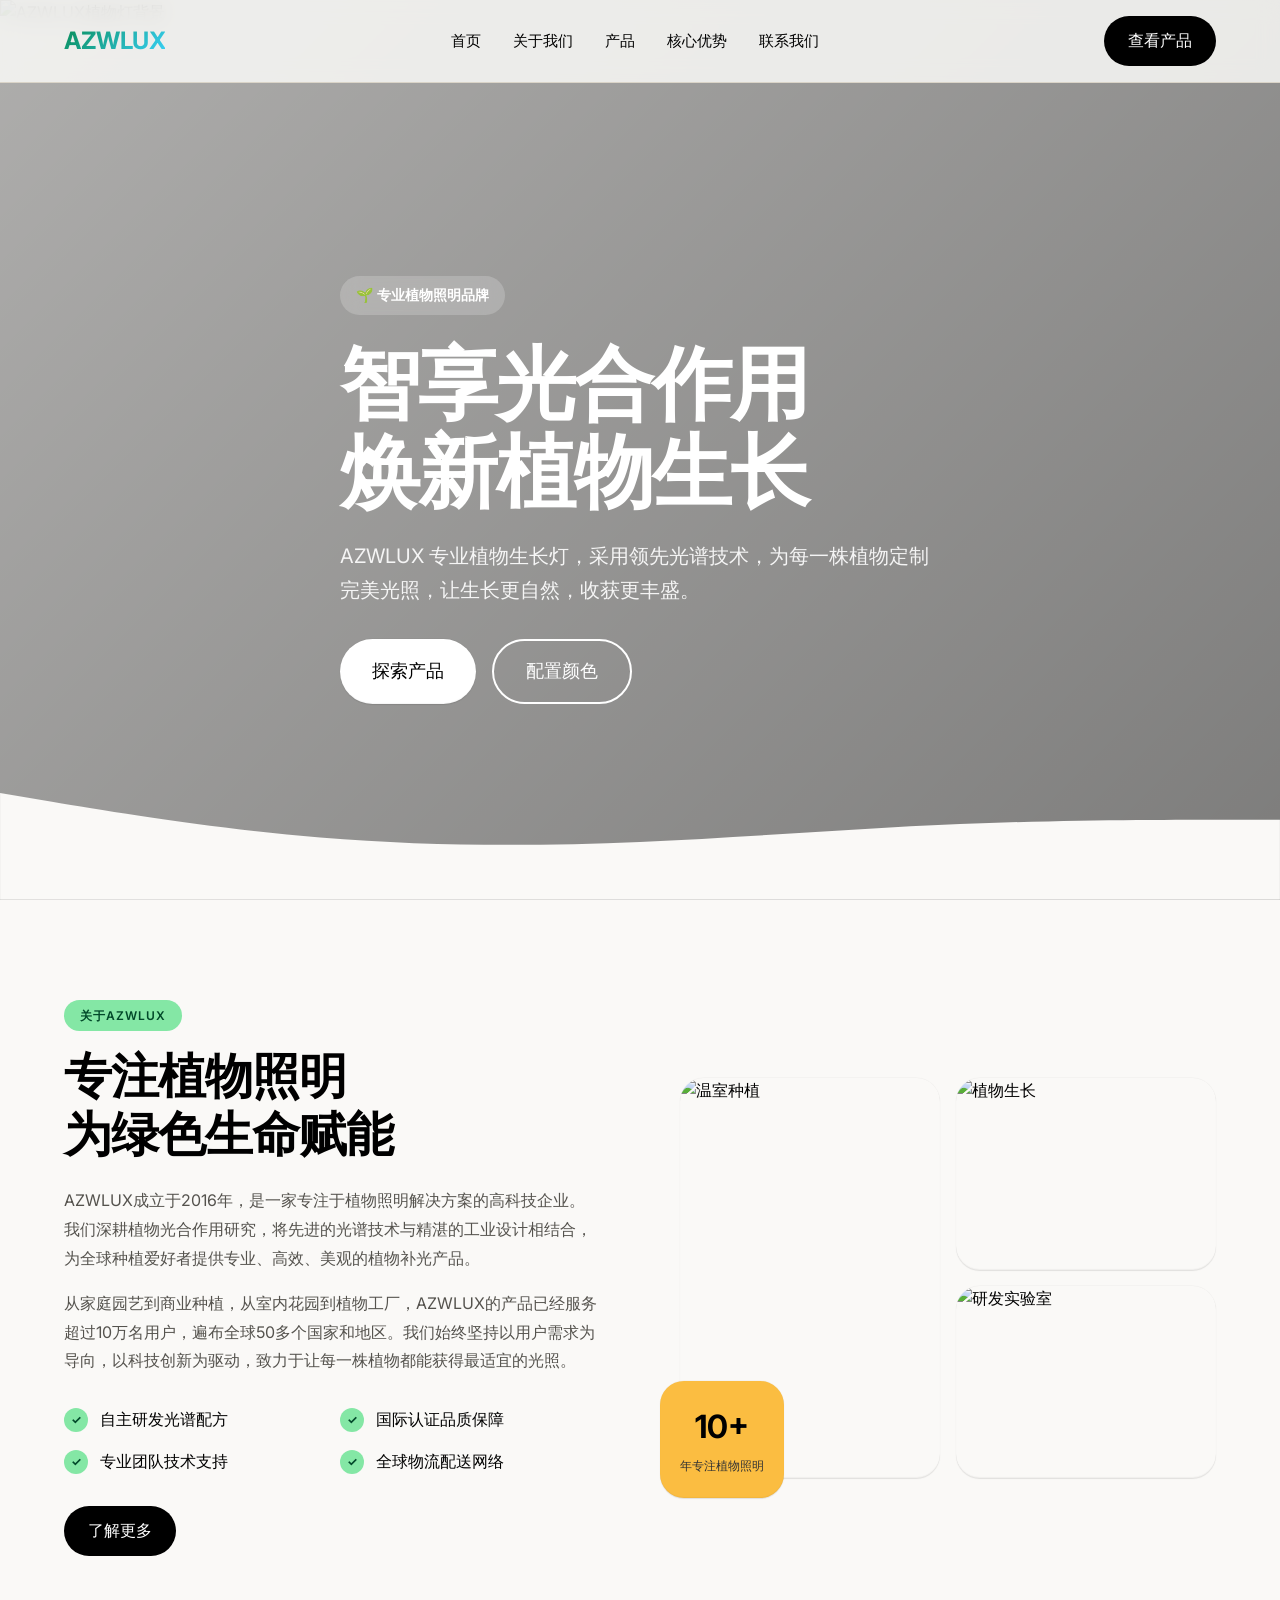
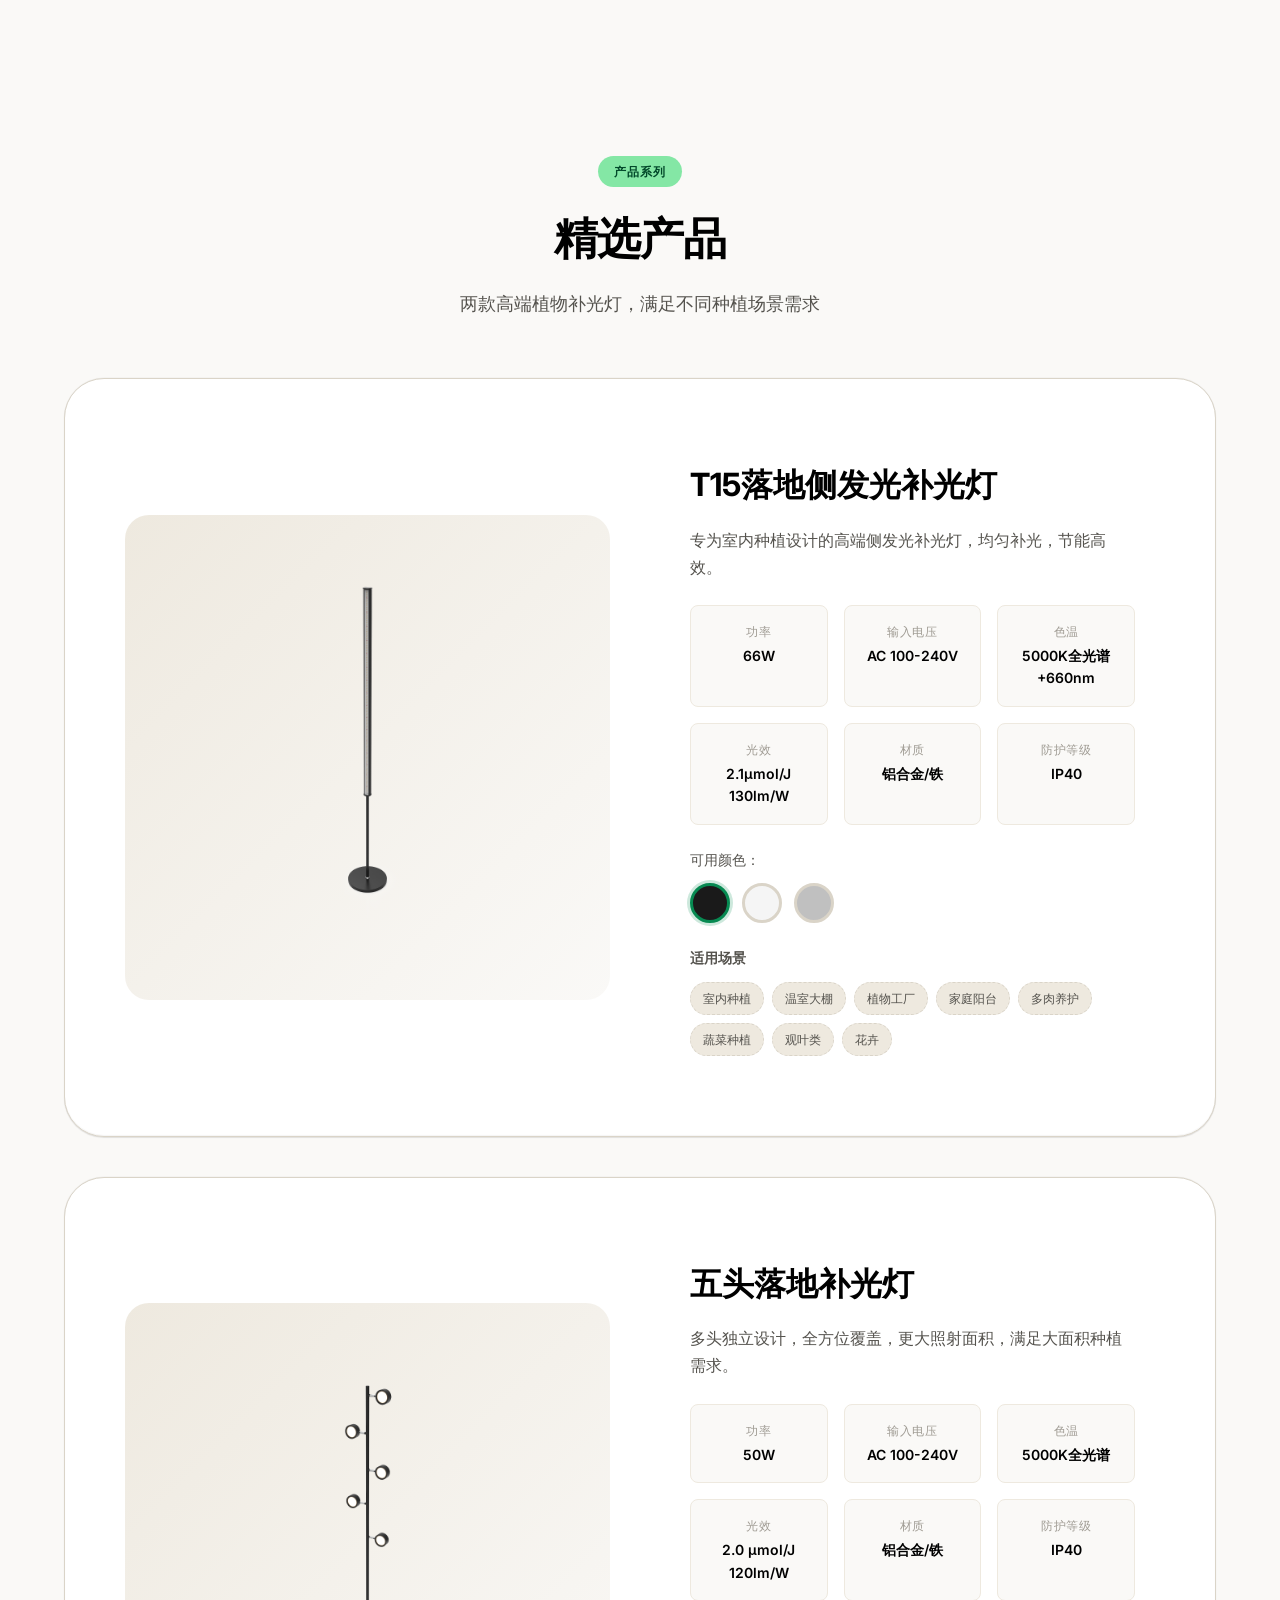
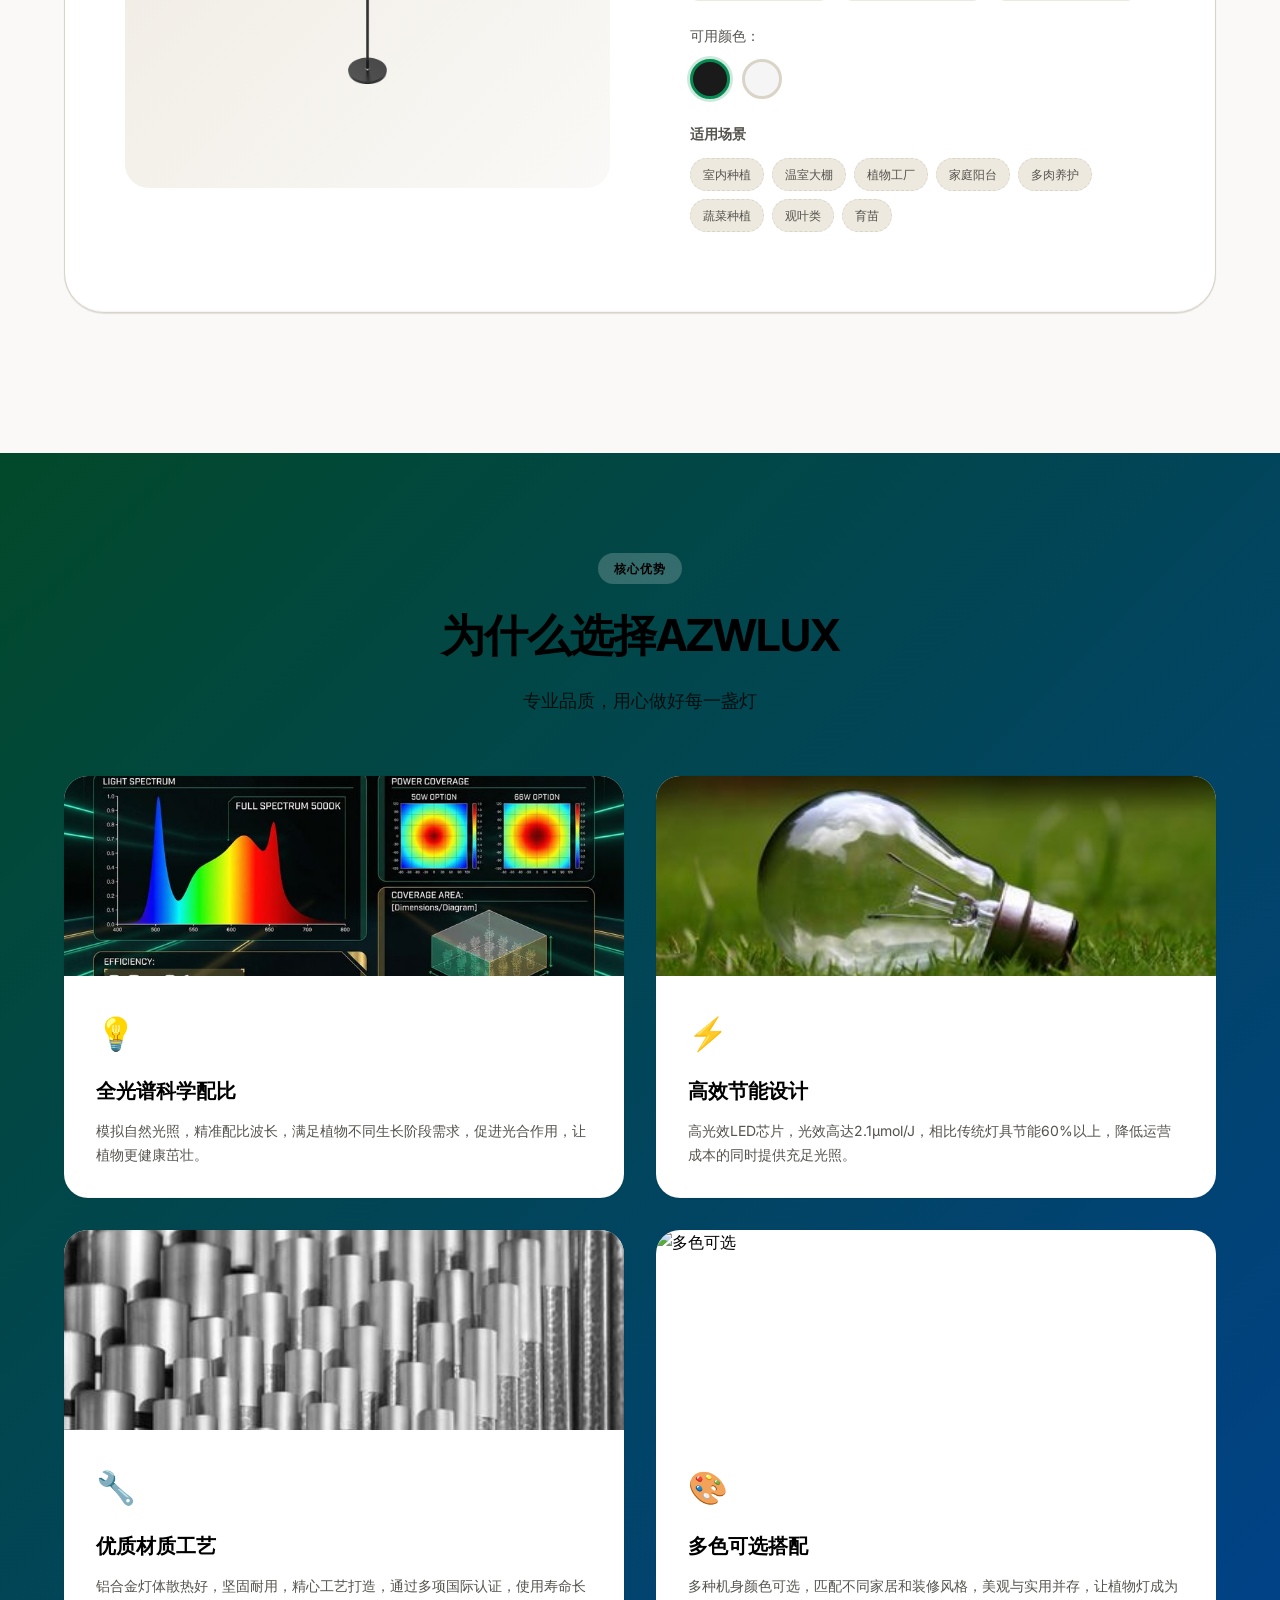
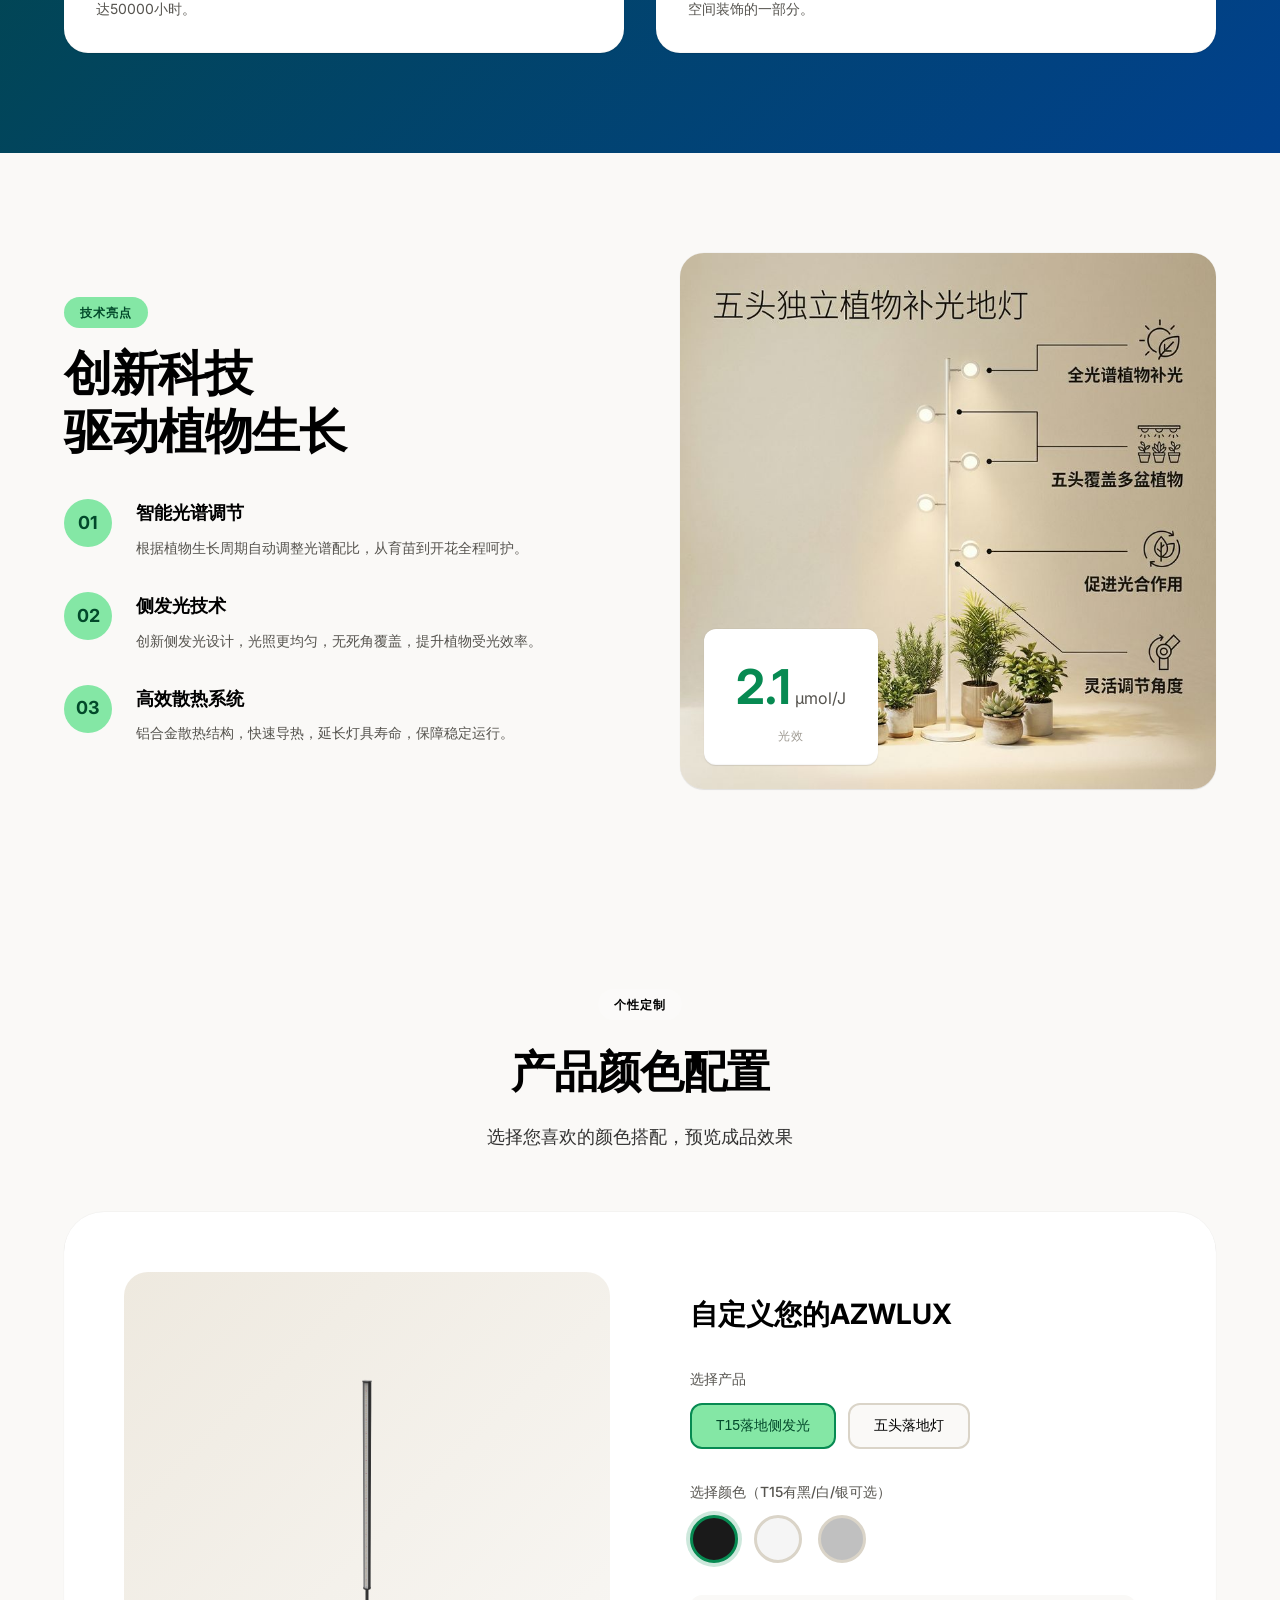
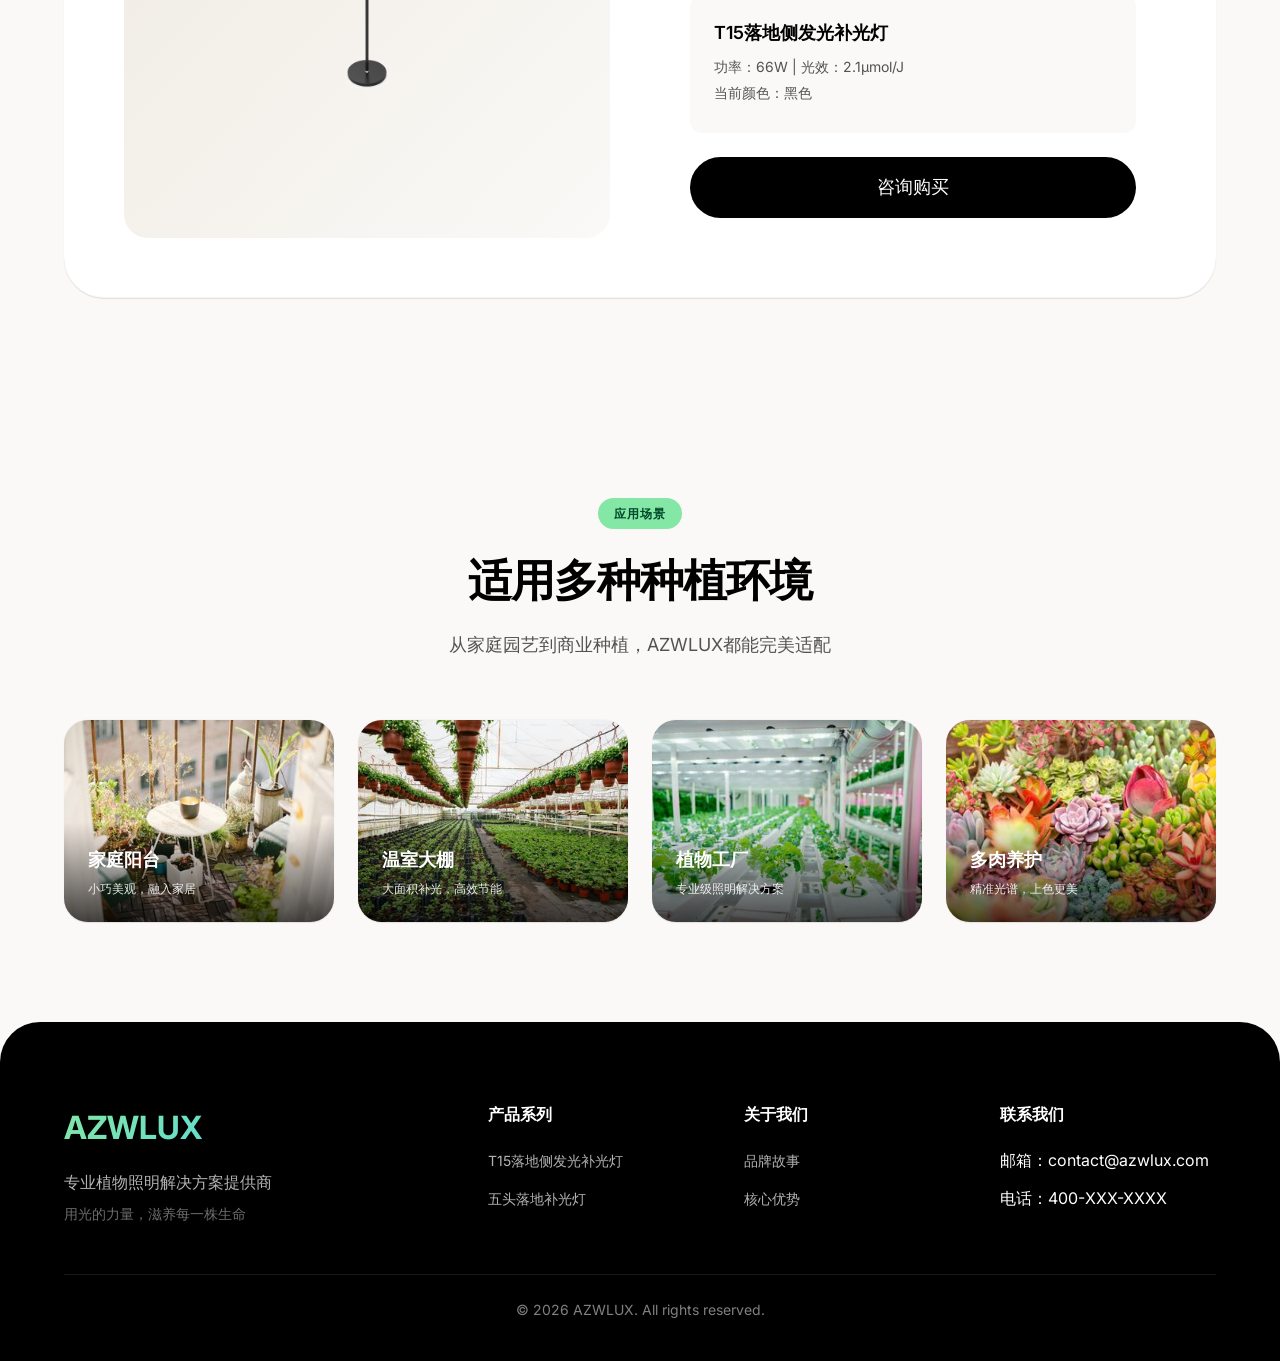
==== commit 6c80f9e3: "test" ====
--- a/index.html
+++ b/index.html
@@ -61,7 +61,7 @@
                     <span class="section-badge">关于AZWLUX</span>
                     <h2 class="intro-title">专注植物照明<br>为绿色生命赋能</h2>
                     <p class="intro-description">
-                        AZWLUX成立于2015年，是一家专注于植物照明解决方案的高科技企业。我们深耕植物光合作用研究，将先进的光谱技术与精湛的工业设计相结合，为全球种植爱好者提供专业、高效、美观的植物补光产品。
+                        AZWLUX成立于2016年，是一家专注于植物照明解决方案的高科技企业。我们深耕植物光合作用研究，将先进的光谱技术与精湛的工业设计相结合，为全球种植爱好者提供专业、高效、美观的植物补光产品。
                     </p>
                     <p class="intro-description">
                         从家庭园艺到商业种植，从室内花园到植物工厂，AZWLUX的产品已经服务超过10万名用户，遍布全球50多个国家和地区。我们始终坚持以用户需求为导向，以科技创新为驱动，致力于让每一株植物都能获得最适宜的光照。
@@ -454,4 +454,4 @@
     </footer>
     <script src="js/script.js"></script>
 </body>
-</html>+</html>
